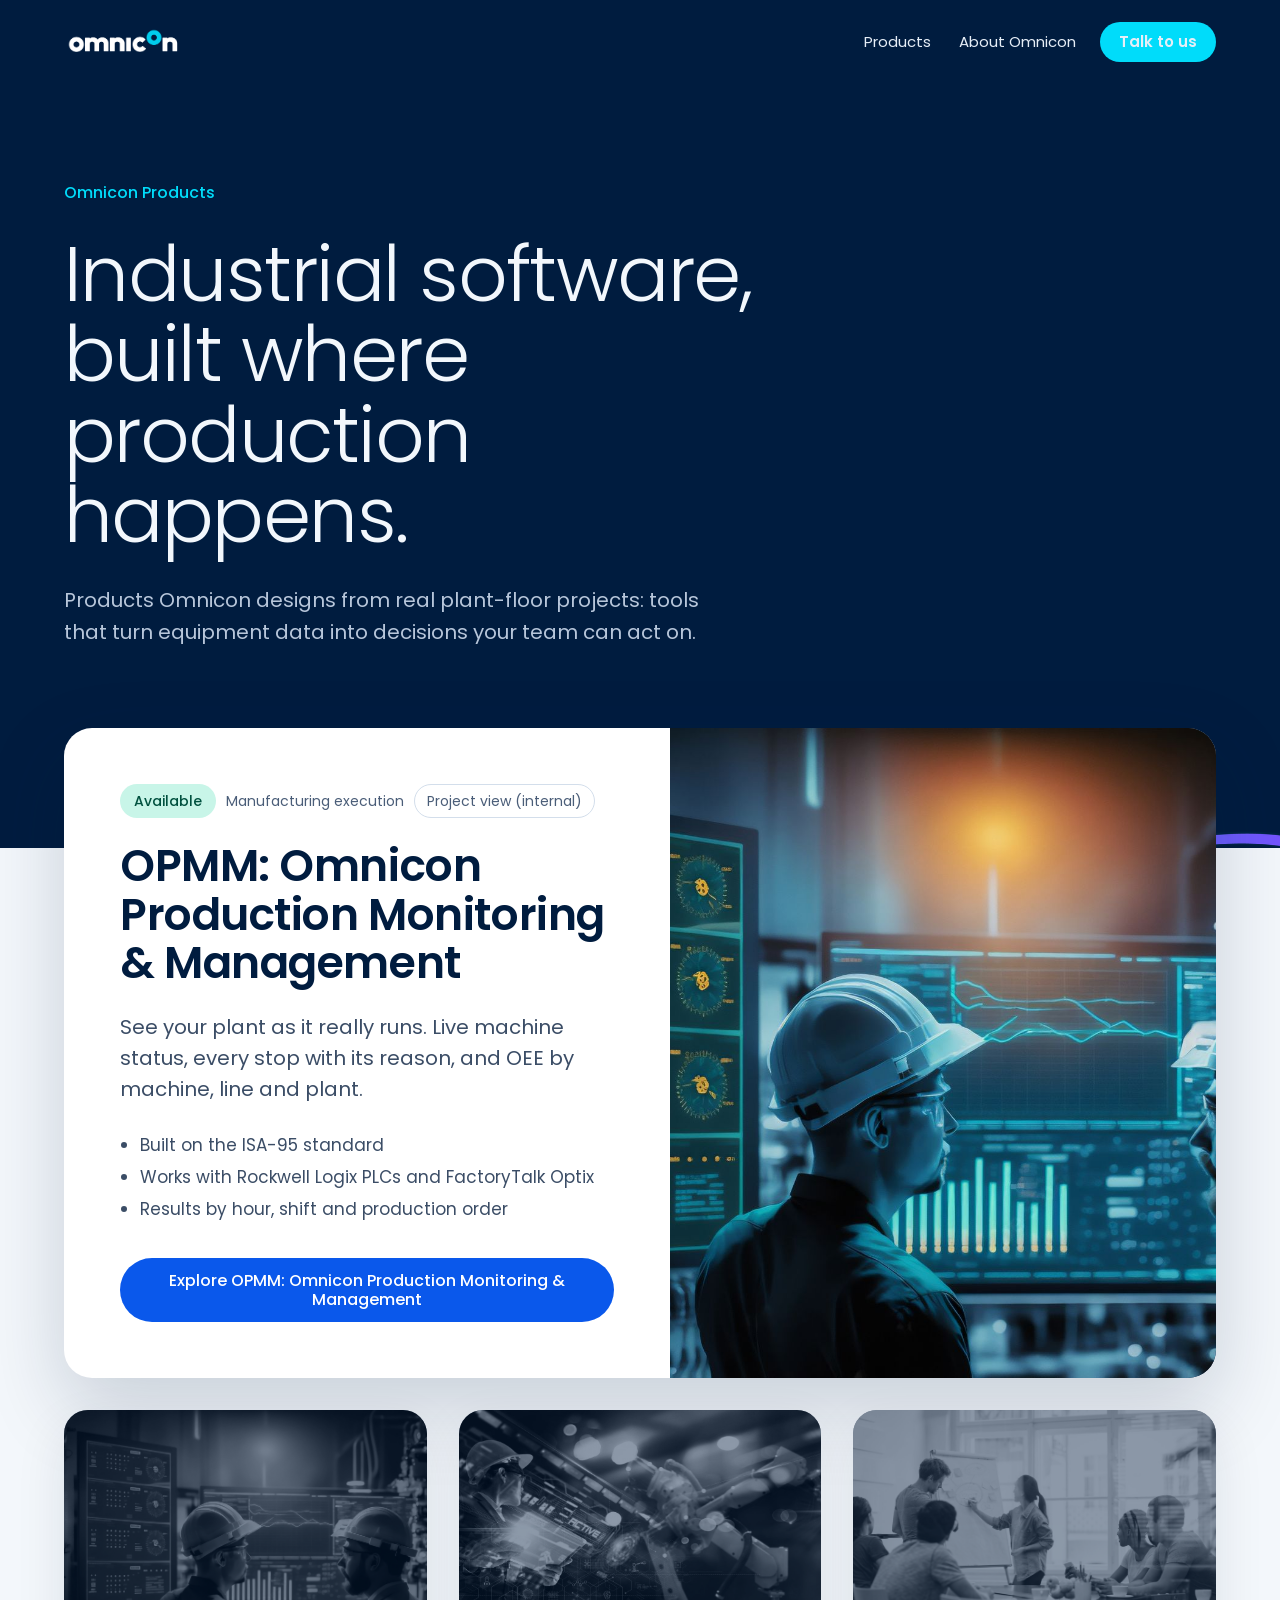
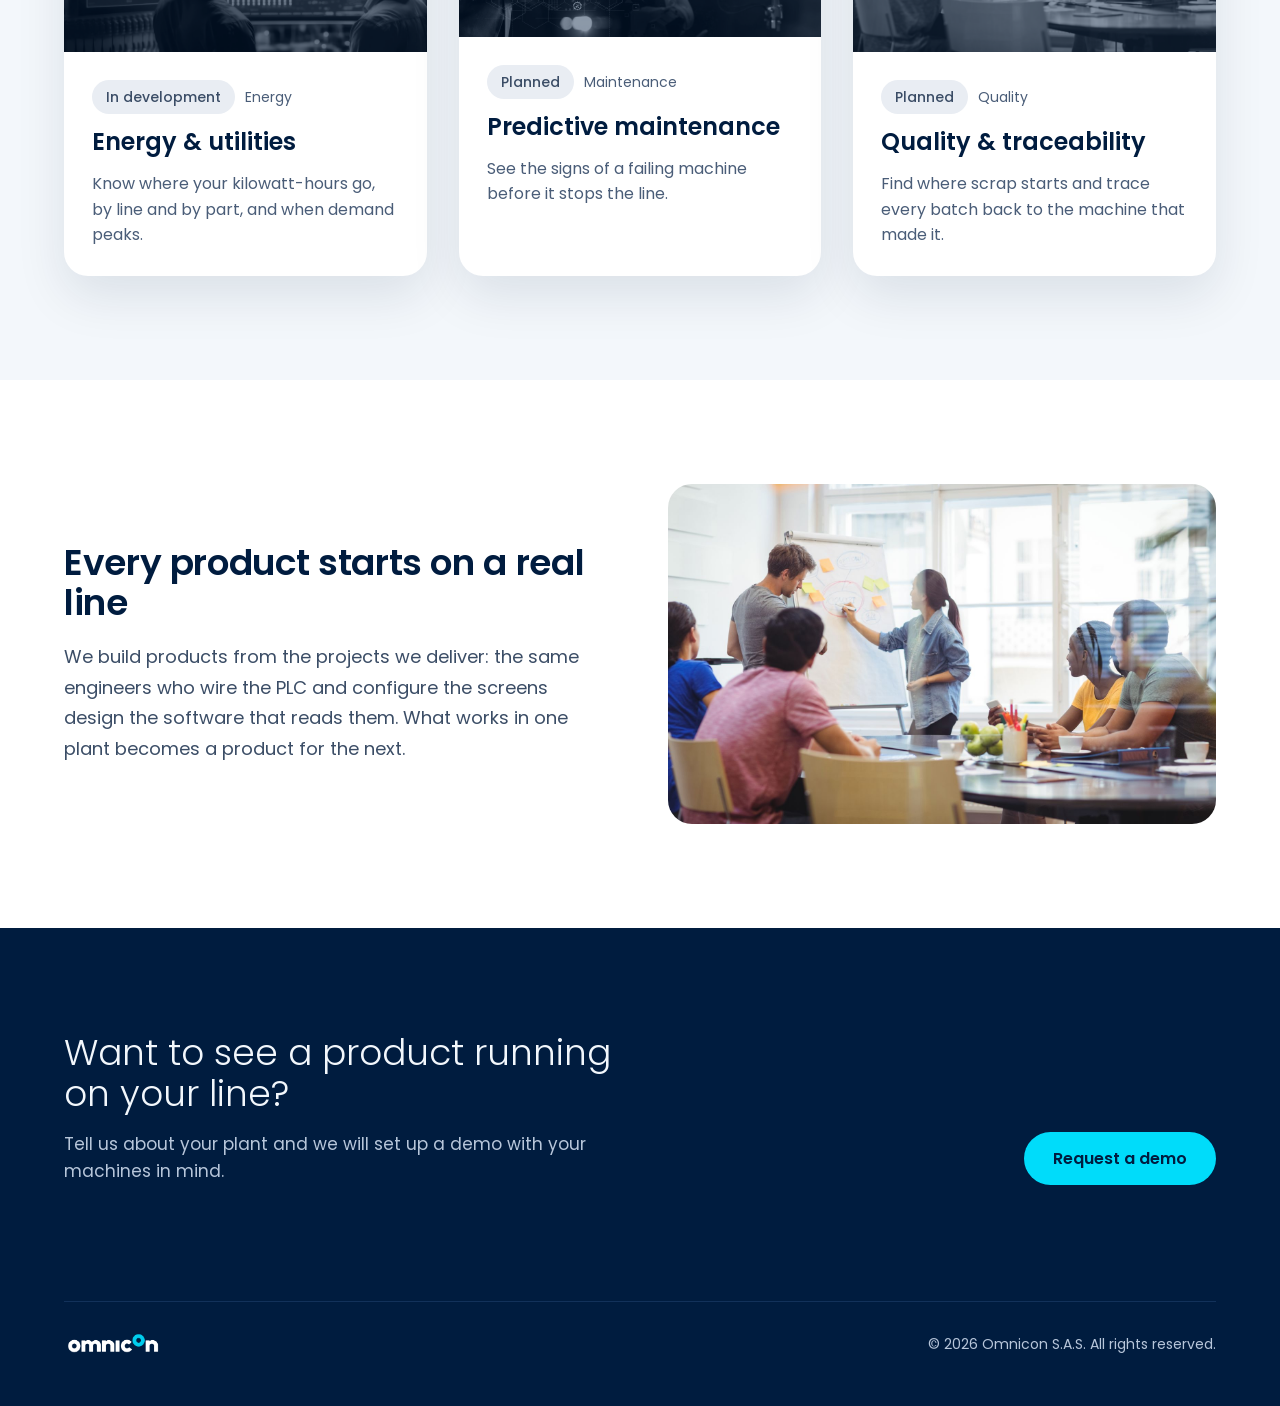
==== index.html @ 51dc492e "Publish Omnicon products showcase (hub, OPMM, project board) Co-Authored-By: Claude Opus 5.5 <norepl" ====
<!DOCTYPE html><html lang="en"><head><meta charset="utf-8"><meta name="viewport" content="width=device-width, initial-scale=1"><title>Omnicon Products</title><meta name="description" content="Products Omnicon designs from real plant-floor projects: tools that turn equipment data into decisions your team can act on."><style>@font-face{font-family:'Poppins';font-style:normal;font-weight:300;font-display:swap;src:url('./brand/fonts/poppins/Poppins-Light.woff2') format('woff2')}@font-face{font-family:'Poppins';font-style:normal;font-weight:400;font-display:swap;src:url('./brand/fonts/poppins/Poppins-Regular.woff2') format('woff2')}@font-face{font-family:'Poppins';font-style:normal;font-weight:500;font-display:swap;src:url('./brand/fonts/poppins/Poppins-Medium.woff2') format('woff2')}@font-face{font-family:'Poppins';font-style:normal;font-weight:600;font-display:swap;src:url('./brand/fonts/poppins/Poppins-SemiBold.woff2') format('woff2')}</style><style>:root{--night:#001c3f;--deep:#002473;--signal:#00dcfa;--action:#0a58eb;--volt:#7543ff;--indigo:#3530a5;--paper:#f3f7fb;--ink:#001c3f;--body:#3b4d66;--muted:#4a5d78;--line:#d3deeb;--fault:#ffb547;--on-dark:#f2f7fc;--on-dark-muted:#b7c6da;--white:#fff;--panel-dark:#0b2a55;--panel-dark-2:#102f5c;--line-dark:#23497a;--line-dark-soft:#12315a;--on-dark-soft:#cfe0f0;--on-dark-faint:#7f93ae;--line-soft:#e3eaf3;--chip:#dcebfb;--ok-bg:#c8f5e8;--ok-fg:#00513f;--status-next-bg:#dcebfb;--status-next-fg:#002473;--status-idle-bg:#e9edf3;--status-idle-fg:#3b4d66;--font:"Poppins", Arial, sans-serif;--max:1200px;--gutter:24px;--section-y:104px;--radius-card:24px;--radius-pill:999px}@media (width<=480px){:root{--gutter:16px}}@media (width<=760px){:root{--section-y:72px}}*,:before,:after{box-sizing:border-box}html{-webkit-text-size-adjust:100%}@media (prefers-reduced-motion:no-preference){html{scroll-behavior:smooth}}body{font-family:var(--font);color:var(--body);background:var(--paper);overflow-wrap:break-word;margin:0;font-size:17px;font-weight:400;line-height:1.6}img,video,svg{max-width:100%;display:block}h1,h2,h3,p,ul,ol,figure{margin:0}ul,ol{padding:0}a{color:var(--action)}a:hover{color:var(--deep)}:focus-visible{outline:3px solid var(--action);outline-offset:3px;border-radius:6px}.on-dark :focus-visible{outline-color:var(--signal)}button{font:inherit;cursor:pointer}.container{width:100%;max-width:var(--max);padding:0 var(--gutter);margin:0 auto}.section{padding:var(--section-y) 0}[hidden]{display:none!important}.skip-link{z-index:10;border-radius:var(--radius-pill);background:var(--signal);color:var(--night);padding:10px 16px;font-weight:500;text-decoration:none;position:absolute;top:-100px;left:16px}.skip-link:focus{top:16px}.btn{border-radius:var(--radius-pill);text-align:center;border:1.5px solid #0000;justify-content:center;align-items:center;min-height:44px;padding:12px 24px;font-size:16px;font-weight:500;line-height:1.2;text-decoration:none;display:inline-flex}.btn-signal{background:var(--signal);color:var(--night);font-weight:600}.btn-signal:hover{color:var(--night);background:var(--on-dark)}.btn-action{background:var(--action);color:var(--white)}.btn-action:hover{color:var(--white);background:var(--deep)}.btn-ghost-dark{color:var(--on-dark);border-color:#3a5a84}.btn-ghost-dark:hover{color:var(--on-dark);border-color:var(--on-dark-muted)}.btn-ghost-light{color:var(--action);border-color:#b9cbe4}.btn-ghost-light:hover{color:var(--deep);border-color:var(--action)}.btn-fault{background:var(--fault);color:var(--night);font-weight:600}@media (prefers-reduced-motion:reduce){*,:before,:after{scroll-behavior:auto!important;transition:none!important;animation:none!important}}.site-footer[data-astro-cid-jo6i4kqk]{background:var(--night);color:var(--on-dark-muted);padding:28px 0 48px}.row[data-astro-cid-jo6i4kqk]{border-top:1px solid var(--line-dark-soft);flex-wrap:wrap;justify-content:space-between;align-items:center;gap:16px;padding-top:28px;display:flex}.row[data-astro-cid-jo6i4kqk] img[data-astro-cid-jo6i4kqk]{width:auto;height:28px}.legal[data-astro-cid-jo6i4kqk]{font-size:14px}.back[data-astro-cid-jo6i4kqk]{color:var(--signal);font-size:14px;text-decoration:none}.back[data-astro-cid-jo6i4kqk]:hover{color:var(--on-dark)}
.site-header[data-astro-cid-nen7h5rs]{background:var(--night)}.site-header[data-astro-cid-nen7h5rs].divided{border-bottom:1px solid var(--line-dark-soft)}.bar[data-astro-cid-nen7h5rs]{flex-wrap:wrap;justify-content:space-between;align-items:center;gap:12px 16px;padding-top:20px;padding-bottom:20px;display:flex}.brand[data-astro-cid-nen7h5rs]{align-items:center;display:flex}.brand[data-astro-cid-nen7h5rs] img[data-astro-cid-nen7h5rs]{width:auto;height:34px}.nav[data-astro-cid-nen7h5rs]{flex-wrap:wrap;align-items:center;gap:4px;display:flex}.nav[data-astro-cid-nen7h5rs] a[data-astro-cid-nen7h5rs]{color:#e6eef7;padding:10px 12px;font-size:15px;text-decoration:none}.nav[data-astro-cid-nen7h5rs] a[data-astro-cid-nen7h5rs]:hover{color:var(--signal)}.nav[data-astro-cid-nen7h5rs] .cta[data-astro-cid-nen7h5rs]{min-height:0;margin-left:8px;padding:10px 18px;font-size:15px}.nav[data-astro-cid-nen7h5rs] .cta[data-astro-cid-nen7h5rs]:hover{color:var(--night)}@media (width<=480px){.brand[data-astro-cid-nen7h5rs] img[data-astro-cid-nen7h5rs]{height:28px}}.cta[data-astro-cid-hwvj6ntz]{background:var(--night);color:var(--on-dark-muted);padding-bottom:88px}.container[data-astro-cid-hwvj6ntz]{flex-wrap:wrap;justify-content:space-between;align-items:flex-end;gap:32px;display:flex}.copy[data-astro-cid-hwvj6ntz]{flex-direction:column;flex:360px;gap:16px;max-width:560px;display:flex}h2[data-astro-cid-hwvj6ntz]{color:var(--on-dark);font-size:36px;font-weight:300;line-height:1.15}p[data-astro-cid-hwvj6ntz]{font-size:17px;line-height:1.6}.btn[data-astro-cid-hwvj6ntz]{min-height:52px;padding:16px 28px}@media (width<=760px){h2[data-astro-cid-hwvj6ntz]{font-size:28px}}
.hero[data-astro-cid-lcdefpme]{background:var(--night) var(--hero-art,none) right -120px bottom -60px / 980px auto no-repeat;padding:96px 0 200px}.label[data-astro-cid-lcdefpme]{color:var(--signal);font-size:16px;font-weight:500}h1[data-astro-cid-lcdefpme]{letter-spacing:-.02em;max-width:15ch;color:var(--on-dark);margin-top:28px;font-size:clamp(40px,6vw,80px);font-weight:300;line-height:1.05}.subtitle[data-astro-cid-lcdefpme]{color:var(--on-dark-muted);max-width:56ch;margin-top:28px;font-size:20px;line-height:1.6}.cards[data-astro-cid-lcdefpme]{padding:0 0 var(--section-y)}.stack[data-astro-cid-lcdefpme]{flex-direction:column;gap:32px;margin-top:-120px;display:flex}.card[data-astro-cid-lcdefpme]{background:var(--white);border-radius:28px;flex-wrap:wrap;display:flex;overflow:hidden;box-shadow:0 30px 80px #001c3f2e}.info[data-astro-cid-lcdefpme]{flex-direction:column;flex:480px;gap:24px;min-width:0;padding:56px;display:flex}.status[data-astro-cid-lcdefpme]{border-radius:var(--radius-pill);background:var(--ok-bg);color:var(--ok-fg);padding:6px 14px;font-size:14px;font-weight:500}.category[data-astro-cid-lcdefpme]{color:var(--muted);font-size:14px}h2[data-astro-cid-lcdefpme]{letter-spacing:-.01em;color:var(--ink);font-size:44px;font-weight:600;line-height:1.1}.summary[data-astro-cid-lcdefpme]{max-width:44ch;color:var(--body);font-size:20px;line-height:1.55}.highlights[data-astro-cid-lcdefpme]{padding-left:20px;font-size:17px;line-height:1.9}.actions[data-astro-cid-lcdefpme]{flex-wrap:wrap;gap:12px;margin-top:8px;display:flex}.visual[data-astro-cid-lcdefpme]{background:var(--night);flex:420px;min-height:360px;position:relative}.visual[data-astro-cid-lcdefpme] img[data-astro-cid-lcdefpme]{object-fit:cover;width:100%;height:100%;position:absolute;inset:0}.tiles[data-astro-cid-lcdefpme]{grid-template-columns:repeat(auto-fit,minmax(280px,1fr));gap:32px;display:grid}.internal-tag[data-astro-cid-lcdefpme]{border:1px solid var(--line);border-radius:var(--radius-pill);color:var(--muted);padding:5px 12px;font-size:14px;text-decoration:none}.internal-tag[data-astro-cid-lcdefpme]:hover{color:var(--ink);border-color:var(--muted)}.tile[data-astro-cid-lcdefpme]{background:var(--white);border-radius:24px;flex-direction:column;display:flex;overflow:hidden;box-shadow:0 20px 50px #001c3f1a}.tile-visual[data-astro-cid-lcdefpme]{aspect-ratio:16/10;background:var(--night);position:relative}.tile-visual[data-astro-cid-lcdefpme] img[data-astro-cid-lcdefpme]{object-fit:cover;filter:grayscale();opacity:.55;width:100%;height:100%}.tile-info[data-astro-cid-lcdefpme]{flex-direction:column;gap:14px;padding:28px;display:flex}.tags[data-astro-cid-lcdefpme]{flex-wrap:wrap;align-items:center;gap:10px;display:flex}.status[data-astro-cid-lcdefpme].pending{background:var(--status-idle-bg);color:var(--status-idle-fg)}.tile[data-astro-cid-lcdefpme] h3[data-astro-cid-lcdefpme]{color:var(--ink);font-size:24px;font-weight:600;line-height:1.2}.tile[data-astro-cid-lcdefpme] p[data-astro-cid-lcdefpme]{color:var(--muted);font-size:16px;line-height:1.6}.about[data-astro-cid-lcdefpme]{background:var(--white)}.split[data-astro-cid-lcdefpme]{flex-wrap:wrap;align-items:center;gap:56px;display:flex}.copy[data-astro-cid-lcdefpme]{flex-direction:column;flex:420px;gap:20px;min-width:0;display:flex}.about[data-astro-cid-lcdefpme] h2[data-astro-cid-lcdefpme]{letter-spacing:-.01em;color:var(--ink);font-size:36px}.about[data-astro-cid-lcdefpme] p[data-astro-cid-lcdefpme]{max-width:52ch;color:var(--body);font-size:18px;line-height:1.7}.photo[data-astro-cid-lcdefpme]{object-fit:cover;border-radius:var(--radius-card);flex:420px;width:100%;min-width:0;height:340px}@media (width<=760px){.hero[data-astro-cid-lcdefpme]{background-size:600px;padding:72px 0 150px}.stack[data-astro-cid-lcdefpme]{margin-top:-72px}.info[data-astro-cid-lcdefpme]{padding:28px}h2[data-astro-cid-lcdefpme]{font-size:32px}}
</style></head><body><a class="skip-link" href="#main">Skip to content</a><header class="site-header on-dark" data-astro-cid-nen7h5rs><div class="container bar" data-astro-cid-nen7h5rs><a class="brand" href="./index.html" aria-label="Omnicon Products home" data-astro-cid-nen7h5rs><img src="./brand/logo/omnicon-white.png" alt="Omnicon" height="34" data-astro-cid-nen7h5rs></a><nav class="nav" aria-label="Main" data-astro-cid-nen7h5rs><a href="#products" data-astro-cid-nen7h5rs>Products</a><a href="#about" data-astro-cid-nen7h5rs>About Omnicon</a><a class="btn btn-signal cta" href="#contact" data-astro-cid-nen7h5rs>Talk to us</a></nav></div></header><main id="main" data-astro-cid-lcdefpme><section class="hero on-dark" style="--hero-art: url('./brand/graphics/signal-wave-4.png')" data-astro-cid-lcdefpme><div class="container" data-astro-cid-lcdefpme><p class="label" data-astro-cid-lcdefpme>Omnicon Products</p><h1 data-astro-cid-lcdefpme>Industrial software, built where production happens.</h1><p class="subtitle" data-astro-cid-lcdefpme>Products Omnicon designs from real plant-floor projects: tools that turn equipment data into decisions your team can act on.</p></div></section><section id="products" class="cards" data-astro-cid-lcdefpme><div class="container stack" data-astro-cid-lcdefpme><article class="card" data-astro-cid-lcdefpme><div class="info" data-astro-cid-lcdefpme><div class="tags" data-astro-cid-lcdefpme><span class="status" data-astro-cid-lcdefpme>Available</span><span class="category" data-astro-cid-lcdefpme>Manufacturing execution</span><a class="internal-tag" data-project-link href="./products/mes/project/index.html" data-astro-cid-lcdefpme>Project view (internal)</a></div><h2 data-astro-cid-lcdefpme>OPMM: Omnicon Production Monitoring &amp; Management</h2><p class="summary" data-astro-cid-lcdefpme>See your plant as it really runs. Live machine status, every stop with its reason, and OEE by machine, line and plant.</p><ul class="highlights" data-astro-cid-lcdefpme><li data-astro-cid-lcdefpme>Built on the ISA-95 standard</li><li data-astro-cid-lcdefpme>Works with Rockwell Logix PLCs and FactoryTalk Optix</li><li data-astro-cid-lcdefpme>Results by hour, shift and production order</li></ul><div class="actions" data-astro-cid-lcdefpme><a class="btn btn-action" href="./products/mes/index.html" data-astro-cid-lcdefpme>Explore OPMM: Omnicon Production Monitoring &amp; Management</a></div></div><div class="visual" data-astro-cid-lcdefpme><img src="./products/mes/control-room.jpg" alt="Engineers reviewing production data on a control-room screen" width="1200" height="900" loading="lazy" data-astro-cid-lcdefpme></div></article><div class="tiles" data-astro-cid-lcdefpme><article class="tile" data-astro-cid-lcdefpme><div class="tile-visual" data-astro-cid-lcdefpme><img src="./products/mes/control-room.jpg" alt="Control room screens showing plant data" width="1200" height="750" loading="lazy" data-astro-cid-lcdefpme></div><div class="tile-info" data-astro-cid-lcdefpme><div class="tags" data-astro-cid-lcdefpme><span class="status pending" data-astro-cid-lcdefpme>In development</span><span class="category" data-astro-cid-lcdefpme>Energy</span></div><h3 data-astro-cid-lcdefpme>Energy &amp; utilities</h3><p data-astro-cid-lcdefpme>Know where your kilowatt-hours go, by line and by part, and when demand peaks.</p></div></article><article class="tile" data-astro-cid-lcdefpme><div class="tile-visual" data-astro-cid-lcdefpme><img src="./products/mes/robot-engineer.jpg" alt="Engineer beside an industrial robot" width="1200" height="750" loading="lazy" data-astro-cid-lcdefpme></div><div class="tile-info" data-astro-cid-lcdefpme><div class="tags" data-astro-cid-lcdefpme><span class="status pending" data-astro-cid-lcdefpme>Planned</span><span class="category" data-astro-cid-lcdefpme>Maintenance</span></div><h3 data-astro-cid-lcdefpme>Predictive maintenance</h3><p data-astro-cid-lcdefpme>See the signs of a failing machine before it stops the line.</p></div></article><article class="tile" data-astro-cid-lcdefpme><div class="tile-visual" data-astro-cid-lcdefpme><img src="./site/team.jpg" alt="Team planning a project around a whiteboard" width="1200" height="750" loading="lazy" data-astro-cid-lcdefpme></div><div class="tile-info" data-astro-cid-lcdefpme><div class="tags" data-astro-cid-lcdefpme><span class="status pending" data-astro-cid-lcdefpme>Planned</span><span class="category" data-astro-cid-lcdefpme>Quality</span></div><h3 data-astro-cid-lcdefpme>Quality &amp; traceability</h3><p data-astro-cid-lcdefpme>Find where scrap starts and trace every batch back to the machine that made it.</p></div></article></div></div></section><section id="about" class="about section" data-astro-cid-lcdefpme><div class="container split" data-astro-cid-lcdefpme><div class="copy" data-astro-cid-lcdefpme><h2 data-astro-cid-lcdefpme>Every product starts on a real line</h2><p data-astro-cid-lcdefpme>We build products from the projects we deliver: the same engineers who wire the PLC and configure the screens design the software that reads them. What works in one plant becomes a product for the next.</p></div><img class="photo" src="./site/team.jpg" alt="An Omnicon team planning a project around a whiteboard" width="1200" height="680" loading="lazy" data-astro-cid-lcdefpme></div></section><section id="contact" class="section cta on-dark" data-astro-cid-hwvj6ntz><div class="container" data-astro-cid-hwvj6ntz><div class="copy" data-astro-cid-hwvj6ntz><h2 data-astro-cid-hwvj6ntz>Want to see a product running on your line?</h2><p data-astro-cid-hwvj6ntz>Tell us about your plant and we will set up a demo with your machines in mind.</p></div><a class="btn btn-signal" href="mailto:diego.paz@omnicon.co" data-astro-cid-hwvj6ntz>Request a demo</a></div></section></main><footer class="site-footer on-dark" data-astro-cid-jo6i4kqk><div class="container" data-astro-cid-jo6i4kqk><div class="row" data-astro-cid-jo6i4kqk><a href="./index.html" aria-label="Omnicon Products home" data-astro-cid-jo6i4kqk><img src="./brand/logo/omnicon-white.png" alt="Omnicon" height="28" data-astro-cid-jo6i4kqk></a><p class="legal" data-astro-cid-jo6i4kqk>© 2026 Omnicon S.A.S. All rights reserved.</p></div></div></footer></body></html>
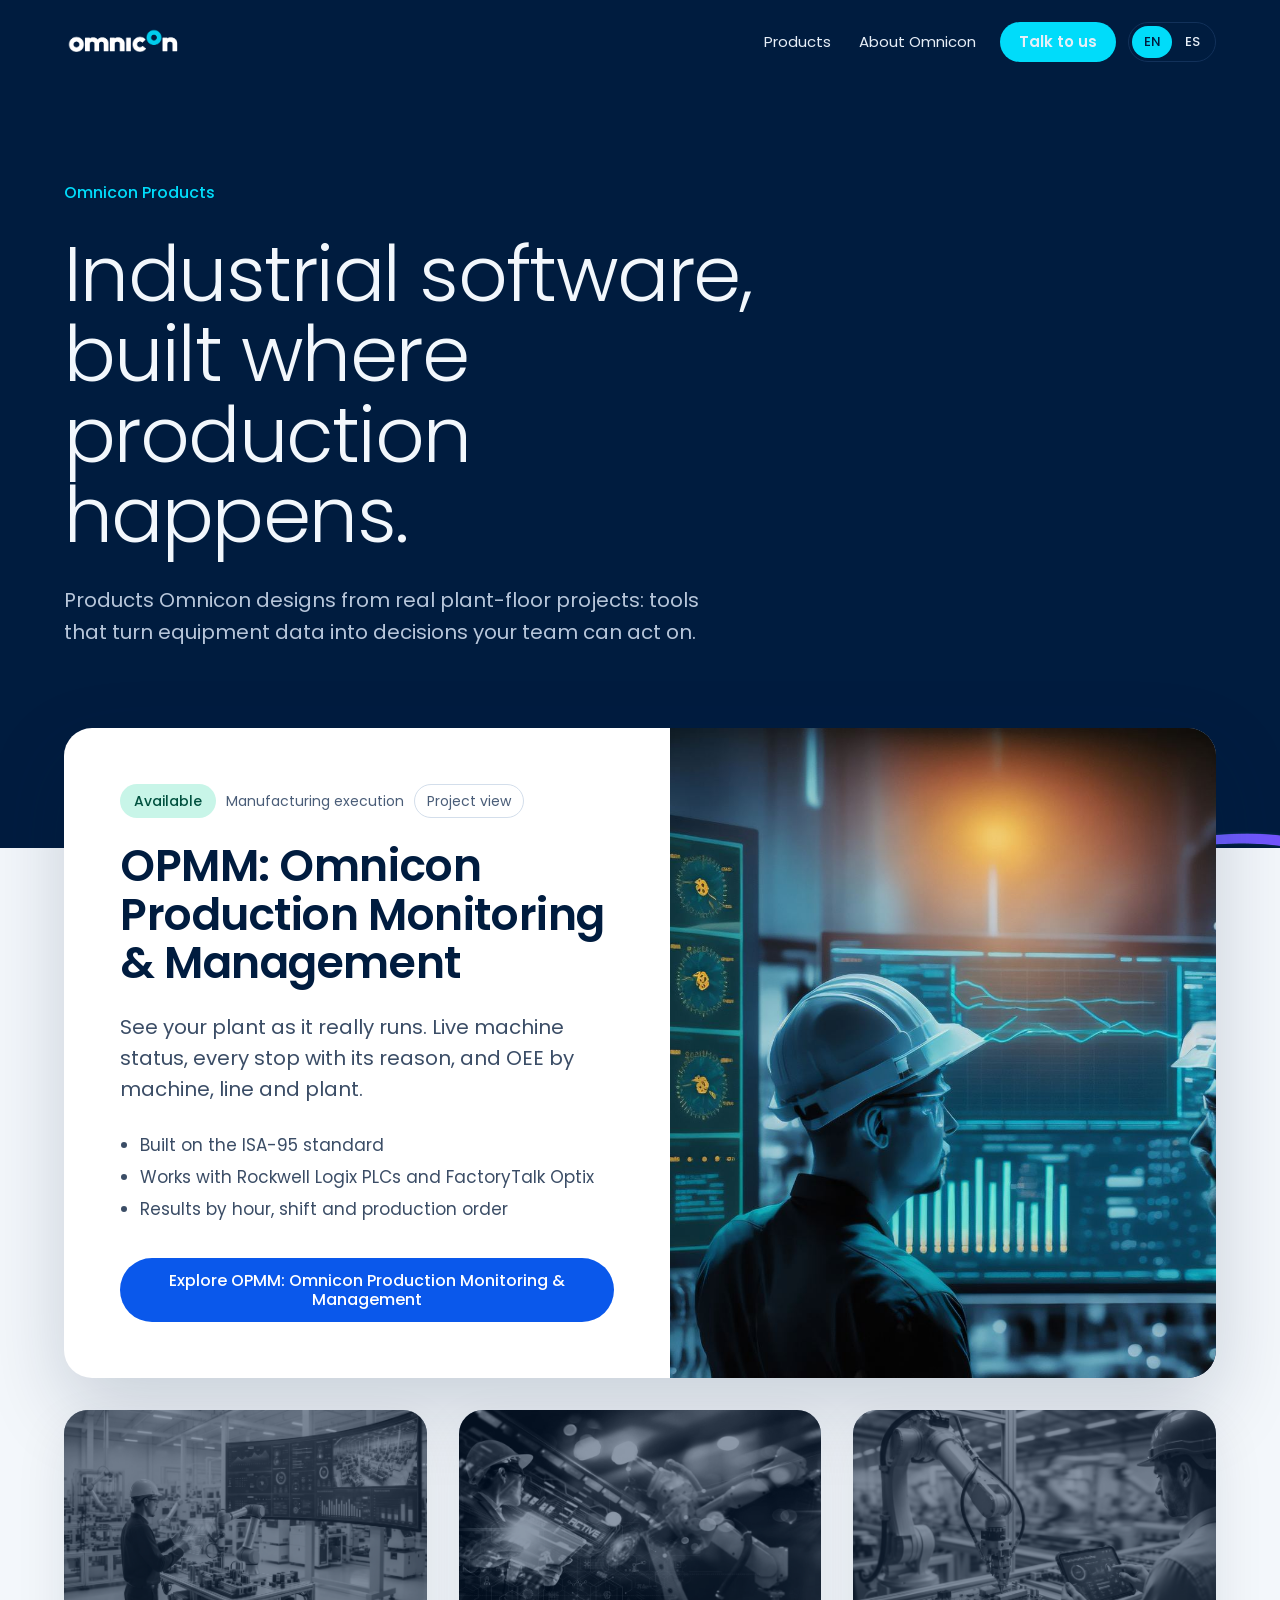
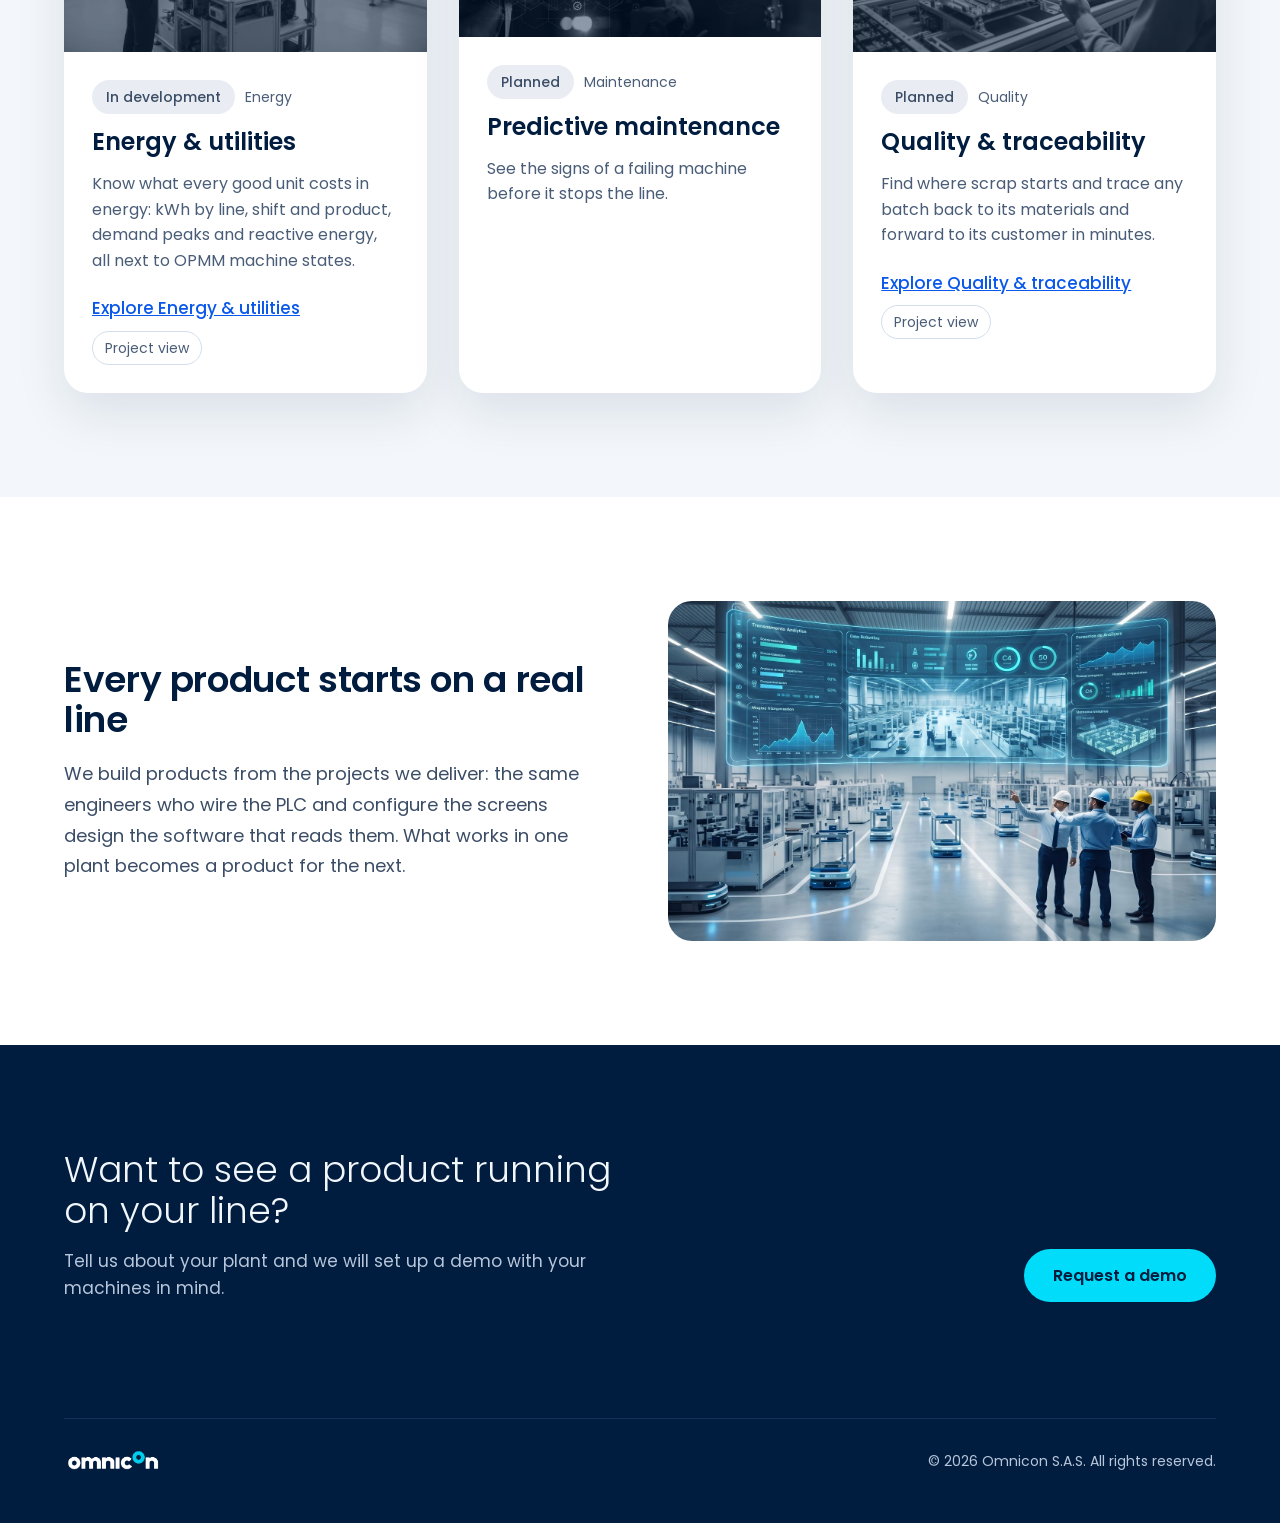
==== commit ddf23b84: "Add ES/EN switch, Energy and Quality modules with project views, new photos Co-Authored-By: Claude O" ====
--- a/index.html
+++ b/index.html
@@ -1,4 +1 @@
-<!DOCTYPE html><html lang="en"><head><meta charset="utf-8"><meta name="viewport" content="width=device-width, initial-scale=1"><title>Omnicon Products</title><meta name="description" content="Products Omnicon designs from real plant-floor projects: tools that turn equipment data into decisions your team can act on."><style>@font-face{font-family:'Poppins';font-style:normal;font-weight:300;font-display:swap;src:url('./brand/fonts/poppins/Poppins-Light.woff2') format('woff2')}@font-face{font-family:'Poppins';font-style:normal;font-weight:400;font-display:swap;src:url('./brand/fonts/poppins/Poppins-Regular.woff2') format('woff2')}@font-face{font-family:'Poppins';font-style:normal;font-weight:500;font-display:swap;src:url('./brand/fonts/poppins/Poppins-Medium.woff2') format('woff2')}@font-face{font-family:'Poppins';font-style:normal;font-weight:600;font-display:swap;src:url('./brand/fonts/poppins/Poppins-SemiBold.woff2') format('woff2')}</style><style>:root{--night:#001c3f;--deep:#002473;--signal:#00dcfa;--action:#0a58eb;--volt:#7543ff;--indigo:#3530a5;--paper:#f3f7fb;--ink:#001c3f;--body:#3b4d66;--muted:#4a5d78;--line:#d3deeb;--fault:#ffb547;--on-dark:#f2f7fc;--on-dark-muted:#b7c6da;--white:#fff;--panel-dark:#0b2a55;--panel-dark-2:#102f5c;--line-dark:#23497a;--line-dark-soft:#12315a;--on-dark-soft:#cfe0f0;--on-dark-faint:#7f93ae;--line-soft:#e3eaf3;--chip:#dcebfb;--ok-bg:#c8f5e8;--ok-fg:#00513f;--status-next-bg:#dcebfb;--status-next-fg:#002473;--status-idle-bg:#e9edf3;--status-idle-fg:#3b4d66;--font:"Poppins", Arial, sans-serif;--max:1200px;--gutter:24px;--section-y:104px;--radius-card:24px;--radius-pill:999px}@media (width<=480px){:root{--gutter:16px}}@media (width<=760px){:root{--section-y:72px}}*,:before,:after{box-sizing:border-box}html{-webkit-text-size-adjust:100%}@media (prefers-reduced-motion:no-preference){html{scroll-behavior:smooth}}body{font-family:var(--font);color:var(--body);background:var(--paper);overflow-wrap:break-word;margin:0;font-size:17px;font-weight:400;line-height:1.6}img,video,svg{max-width:100%;display:block}h1,h2,h3,p,ul,ol,figure{margin:0}ul,ol{padding:0}a{color:var(--action)}a:hover{color:var(--deep)}:focus-visible{outline:3px solid var(--action);outline-offset:3px;border-radius:6px}.on-dark :focus-visible{outline-color:var(--signal)}button{font:inherit;cursor:pointer}.container{width:100%;max-width:var(--max);padding:0 var(--gutter);margin:0 auto}.section{padding:var(--section-y) 0}[hidden]{display:none!important}.skip-link{z-index:10;border-radius:var(--radius-pill);background:var(--signal);color:var(--night);padding:10px 16px;font-weight:500;text-decoration:none;position:absolute;top:-100px;left:16px}.skip-link:focus{top:16px}.btn{border-radius:var(--radius-pill);text-align:center;border:1.5px solid #0000;justify-content:center;align-items:center;min-height:44px;padding:12px 24px;font-size:16px;font-weight:500;line-height:1.2;text-decoration:none;display:inline-flex}.btn-signal{background:var(--signal);color:var(--night);font-weight:600}.btn-signal:hover{color:var(--night);background:var(--on-dark)}.btn-action{background:var(--action);color:var(--white)}.btn-action:hover{color:var(--white);background:var(--deep)}.btn-ghost-dark{color:var(--on-dark);border-color:#3a5a84}.btn-ghost-dark:hover{color:var(--on-dark);border-color:var(--on-dark-muted)}.btn-ghost-light{color:var(--action);border-color:#b9cbe4}.btn-ghost-light:hover{color:var(--deep);border-color:var(--action)}.btn-fault{background:var(--fault);color:var(--night);font-weight:600}@media (prefers-reduced-motion:reduce){*,:before,:after{scroll-behavior:auto!important;transition:none!important;animation:none!important}}.site-footer[data-astro-cid-jo6i4kqk]{background:var(--night);color:var(--on-dark-muted);padding:28px 0 48px}.row[data-astro-cid-jo6i4kqk]{border-top:1px solid var(--line-dark-soft);flex-wrap:wrap;justify-content:space-between;align-items:center;gap:16px;padding-top:28px;display:flex}.row[data-astro-cid-jo6i4kqk] img[data-astro-cid-jo6i4kqk]{width:auto;height:28px}.legal[data-astro-cid-jo6i4kqk]{font-size:14px}.back[data-astro-cid-jo6i4kqk]{color:var(--signal);font-size:14px;text-decoration:none}.back[data-astro-cid-jo6i4kqk]:hover{color:var(--on-dark)}
-.site-header[data-astro-cid-nen7h5rs]{background:var(--night)}.site-header[data-astro-cid-nen7h5rs].divided{border-bottom:1px solid var(--line-dark-soft)}.bar[data-astro-cid-nen7h5rs]{flex-wrap:wrap;justify-content:space-between;align-items:center;gap:12px 16px;padding-top:20px;padding-bottom:20px;display:flex}.brand[data-astro-cid-nen7h5rs]{align-items:center;display:flex}.brand[data-astro-cid-nen7h5rs] img[data-astro-cid-nen7h5rs]{width:auto;height:34px}.nav[data-astro-cid-nen7h5rs]{flex-wrap:wrap;align-items:center;gap:4px;display:flex}.nav[data-astro-cid-nen7h5rs] a[data-astro-cid-nen7h5rs]{color:#e6eef7;padding:10px 12px;font-size:15px;text-decoration:none}.nav[data-astro-cid-nen7h5rs] a[data-astro-cid-nen7h5rs]:hover{color:var(--signal)}.nav[data-astro-cid-nen7h5rs] .cta[data-astro-cid-nen7h5rs]{min-height:0;margin-left:8px;padding:10px 18px;font-size:15px}.nav[data-astro-cid-nen7h5rs] .cta[data-astro-cid-nen7h5rs]:hover{color:var(--night)}@media (width<=480px){.brand[data-astro-cid-nen7h5rs] img[data-astro-cid-nen7h5rs]{height:28px}}.cta[data-astro-cid-hwvj6ntz]{background:var(--night);color:var(--on-dark-muted);padding-bottom:88px}.container[data-astro-cid-hwvj6ntz]{flex-wrap:wrap;justify-content:space-between;align-items:flex-end;gap:32px;display:flex}.copy[data-astro-cid-hwvj6ntz]{flex-direction:column;flex:360px;gap:16px;max-width:560px;display:flex}h2[data-astro-cid-hwvj6ntz]{color:var(--on-dark);font-size:36px;font-weight:300;line-height:1.15}p[data-astro-cid-hwvj6ntz]{font-size:17px;line-height:1.6}.btn[data-astro-cid-hwvj6ntz]{min-height:52px;padding:16px 28px}@media (width<=760px){h2[data-astro-cid-hwvj6ntz]{font-size:28px}}
-.hero[data-astro-cid-lcdefpme]{background:var(--night) var(--hero-art,none) right -120px bottom -60px / 980px auto no-repeat;padding:96px 0 200px}.label[data-astro-cid-lcdefpme]{color:var(--signal);font-size:16px;font-weight:500}h1[data-astro-cid-lcdefpme]{letter-spacing:-.02em;max-width:15ch;color:var(--on-dark);margin-top:28px;font-size:clamp(40px,6vw,80px);font-weight:300;line-height:1.05}.subtitle[data-astro-cid-lcdefpme]{color:var(--on-dark-muted);max-width:56ch;margin-top:28px;font-size:20px;line-height:1.6}.cards[data-astro-cid-lcdefpme]{padding:0 0 var(--section-y)}.stack[data-astro-cid-lcdefpme]{flex-direction:column;gap:32px;margin-top:-120px;display:flex}.card[data-astro-cid-lcdefpme]{background:var(--white);border-radius:28px;flex-wrap:wrap;display:flex;overflow:hidden;box-shadow:0 30px 80px #001c3f2e}.info[data-astro-cid-lcdefpme]{flex-direction:column;flex:480px;gap:24px;min-width:0;padding:56px;display:flex}.status[data-astro-cid-lcdefpme]{border-radius:var(--radius-pill);background:var(--ok-bg);color:var(--ok-fg);padding:6px 14px;font-size:14px;font-weight:500}.category[data-astro-cid-lcdefpme]{color:var(--muted);font-size:14px}h2[data-astro-cid-lcdefpme]{letter-spacing:-.01em;color:var(--ink);font-size:44px;font-weight:600;line-height:1.1}.summary[data-astro-cid-lcdefpme]{max-width:44ch;color:var(--body);font-size:20px;line-height:1.55}.highlights[data-astro-cid-lcdefpme]{padding-left:20px;font-size:17px;line-height:1.9}.actions[data-astro-cid-lcdefpme]{flex-wrap:wrap;gap:12px;margin-top:8px;display:flex}.visual[data-astro-cid-lcdefpme]{background:var(--night);flex:420px;min-height:360px;position:relative}.visual[data-astro-cid-lcdefpme] img[data-astro-cid-lcdefpme]{object-fit:cover;width:100%;height:100%;position:absolute;inset:0}.tiles[data-astro-cid-lcdefpme]{grid-template-columns:repeat(auto-fit,minmax(280px,1fr));gap:32px;display:grid}.internal-tag[data-astro-cid-lcdefpme]{border:1px solid var(--line);border-radius:var(--radius-pill);color:var(--muted);padding:5px 12px;font-size:14px;text-decoration:none}.internal-tag[data-astro-cid-lcdefpme]:hover{color:var(--ink);border-color:var(--muted)}.tile[data-astro-cid-lcdefpme]{background:var(--white);border-radius:24px;flex-direction:column;display:flex;overflow:hidden;box-shadow:0 20px 50px #001c3f1a}.tile-visual[data-astro-cid-lcdefpme]{aspect-ratio:16/10;background:var(--night);position:relative}.tile-visual[data-astro-cid-lcdefpme] img[data-astro-cid-lcdefpme]{object-fit:cover;filter:grayscale();opacity:.55;width:100%;height:100%}.tile-info[data-astro-cid-lcdefpme]{flex-direction:column;gap:14px;padding:28px;display:flex}.tags[data-astro-cid-lcdefpme]{flex-wrap:wrap;align-items:center;gap:10px;display:flex}.status[data-astro-cid-lcdefpme].pending{background:var(--status-idle-bg);color:var(--status-idle-fg)}.tile[data-astro-cid-lcdefpme] h3[data-astro-cid-lcdefpme]{color:var(--ink);font-size:24px;font-weight:600;line-height:1.2}.tile[data-astro-cid-lcdefpme] p[data-astro-cid-lcdefpme]{color:var(--muted);font-size:16px;line-height:1.6}.about[data-astro-cid-lcdefpme]{background:var(--white)}.split[data-astro-cid-lcdefpme]{flex-wrap:wrap;align-items:center;gap:56px;display:flex}.copy[data-astro-cid-lcdefpme]{flex-direction:column;flex:420px;gap:20px;min-width:0;display:flex}.about[data-astro-cid-lcdefpme] h2[data-astro-cid-lcdefpme]{letter-spacing:-.01em;color:var(--ink);font-size:36px}.about[data-astro-cid-lcdefpme] p[data-astro-cid-lcdefpme]{max-width:52ch;color:var(--body);font-size:18px;line-height:1.7}.photo[data-astro-cid-lcdefpme]{object-fit:cover;border-radius:var(--radius-card);flex:420px;width:100%;min-width:0;height:340px}@media (width<=760px){.hero[data-astro-cid-lcdefpme]{background-size:600px;padding:72px 0 150px}.stack[data-astro-cid-lcdefpme]{margin-top:-72px}.info[data-astro-cid-lcdefpme]{padding:28px}h2[data-astro-cid-lcdefpme]{font-size:32px}}
-</style></head><body><a class="skip-link" href="#main">Skip to content</a><header class="site-header on-dark" data-astro-cid-nen7h5rs><div class="container bar" data-astro-cid-nen7h5rs><a class="brand" href="./index.html" aria-label="Omnicon Products home" data-astro-cid-nen7h5rs><img src="./brand/logo/omnicon-white.png" alt="Omnicon" height="34" data-astro-cid-nen7h5rs></a><nav class="nav" aria-label="Main" data-astro-cid-nen7h5rs><a href="#products" data-astro-cid-nen7h5rs>Products</a><a href="#about" data-astro-cid-nen7h5rs>About Omnicon</a><a class="btn btn-signal cta" href="#contact" data-astro-cid-nen7h5rs>Talk to us</a></nav></div></header><main id="main" data-astro-cid-lcdefpme><section class="hero on-dark" style="--hero-art: url('./brand/graphics/signal-wave-4.png')" data-astro-cid-lcdefpme><div class="container" data-astro-cid-lcdefpme><p class="label" data-astro-cid-lcdefpme>Omnicon Products</p><h1 data-astro-cid-lcdefpme>Industrial software, built where production happens.</h1><p class="subtitle" data-astro-cid-lcdefpme>Products Omnicon designs from real plant-floor projects: tools that turn equipment data into decisions your team can act on.</p></div></section><section id="products" class="cards" data-astro-cid-lcdefpme><div class="container stack" data-astro-cid-lcdefpme><article class="card" data-astro-cid-lcdefpme><div class="info" data-astro-cid-lcdefpme><div class="tags" data-astro-cid-lcdefpme><span class="status" data-astro-cid-lcdefpme>Available</span><span class="category" data-astro-cid-lcdefpme>Manufacturing execution</span><a class="internal-tag" data-project-link href="./products/mes/project/index.html" data-astro-cid-lcdefpme>Project view (internal)</a></div><h2 data-astro-cid-lcdefpme>OPMM: Omnicon Production Monitoring &amp; Management</h2><p class="summary" data-astro-cid-lcdefpme>See your plant as it really runs. Live machine status, every stop with its reason, and OEE by machine, line and plant.</p><ul class="highlights" data-astro-cid-lcdefpme><li data-astro-cid-lcdefpme>Built on the ISA-95 standard</li><li data-astro-cid-lcdefpme>Works with Rockwell Logix PLCs and FactoryTalk Optix</li><li data-astro-cid-lcdefpme>Results by hour, shift and production order</li></ul><div class="actions" data-astro-cid-lcdefpme><a class="btn btn-action" href="./products/mes/index.html" data-astro-cid-lcdefpme>Explore OPMM: Omnicon Production Monitoring &amp; Management</a></div></div><div class="visual" data-astro-cid-lcdefpme><img src="./products/mes/control-room.jpg" alt="Engineers reviewing production data on a control-room screen" width="1200" height="900" loading="lazy" data-astro-cid-lcdefpme></div></article><div class="tiles" data-astro-cid-lcdefpme><article class="tile" data-astro-cid-lcdefpme><div class="tile-visual" data-astro-cid-lcdefpme><img src="./products/mes/control-room.jpg" alt="Control room screens showing plant data" width="1200" height="750" loading="lazy" data-astro-cid-lcdefpme></div><div class="tile-info" data-astro-cid-lcdefpme><div class="tags" data-astro-cid-lcdefpme><span class="status pending" data-astro-cid-lcdefpme>In development</span><span class="category" data-astro-cid-lcdefpme>Energy</span></div><h3 data-astro-cid-lcdefpme>Energy &amp; utilities</h3><p data-astro-cid-lcdefpme>Know where your kilowatt-hours go, by line and by part, and when demand peaks.</p></div></article><article class="tile" data-astro-cid-lcdefpme><div class="tile-visual" data-astro-cid-lcdefpme><img src="./products/mes/robot-engineer.jpg" alt="Engineer beside an industrial robot" width="1200" height="750" loading="lazy" data-astro-cid-lcdefpme></div><div class="tile-info" data-astro-cid-lcdefpme><div class="tags" data-astro-cid-lcdefpme><span class="status pending" data-astro-cid-lcdefpme>Planned</span><span class="category" data-astro-cid-lcdefpme>Maintenance</span></div><h3 data-astro-cid-lcdefpme>Predictive maintenance</h3><p data-astro-cid-lcdefpme>See the signs of a failing machine before it stops the line.</p></div></article><article class="tile" data-astro-cid-lcdefpme><div class="tile-visual" data-astro-cid-lcdefpme><img src="./site/team.jpg" alt="Team planning a project around a whiteboard" width="1200" height="750" loading="lazy" data-astro-cid-lcdefpme></div><div class="tile-info" data-astro-cid-lcdefpme><div class="tags" data-astro-cid-lcdefpme><span class="status pending" data-astro-cid-lcdefpme>Planned</span><span class="category" data-astro-cid-lcdefpme>Quality</span></div><h3 data-astro-cid-lcdefpme>Quality &amp; traceability</h3><p data-astro-cid-lcdefpme>Find where scrap starts and trace every batch back to the machine that made it.</p></div></article></div></div></section><section id="about" class="about section" data-astro-cid-lcdefpme><div class="container split" data-astro-cid-lcdefpme><div class="copy" data-astro-cid-lcdefpme><h2 data-astro-cid-lcdefpme>Every product starts on a real line</h2><p data-astro-cid-lcdefpme>We build products from the projects we deliver: the same engineers who wire the PLC and configure the screens design the software that reads them. What works in one plant becomes a product for the next.</p></div><img class="photo" src="./site/team.jpg" alt="An Omnicon team planning a project around a whiteboard" width="1200" height="680" loading="lazy" data-astro-cid-lcdefpme></div></section><section id="contact" class="section cta on-dark" data-astro-cid-hwvj6ntz><div class="container" data-astro-cid-hwvj6ntz><div class="copy" data-astro-cid-hwvj6ntz><h2 data-astro-cid-hwvj6ntz>Want to see a product running on your line?</h2><p data-astro-cid-hwvj6ntz>Tell us about your plant and we will set up a demo with your machines in mind.</p></div><a class="btn btn-signal" href="mailto:diego.paz@omnicon.co" data-astro-cid-hwvj6ntz>Request a demo</a></div></section></main><footer class="site-footer on-dark" data-astro-cid-jo6i4kqk><div class="container" data-astro-cid-jo6i4kqk><div class="row" data-astro-cid-jo6i4kqk><a href="./index.html" aria-label="Omnicon Products home" data-astro-cid-jo6i4kqk><img src="./brand/logo/omnicon-white.png" alt="Omnicon" height="28" data-astro-cid-jo6i4kqk></a><p class="legal" data-astro-cid-jo6i4kqk>© 2026 Omnicon S.A.S. All rights reserved.</p></div></div></footer></body></html>+<!DOCTYPE html><html lang="en"><head><meta charset="utf-8"><meta name="viewport" content="width=device-width, initial-scale=1"><title>Omnicon Products</title><meta name="description" content="Products Omnicon designs from real plant-floor projects: tools that turn equipment data into decisions your team can act on."><style>@font-face{font-family:'Poppins';font-style:normal;font-weight:300;font-display:swap;src:url('./brand/fonts/poppins/Poppins-Light.woff2') format('woff2')}@font-face{font-family:'Poppins';font-style:normal;font-weight:400;font-display:swap;src:url('./brand/fonts/poppins/Poppins-Regular.woff2') format('woff2')}@font-face{font-family:'Poppins';font-style:normal;font-weight:500;font-display:swap;src:url('./brand/fonts/poppins/Poppins-Medium.woff2') format('woff2')}@font-face{font-family:'Poppins';font-style:normal;font-weight:600;font-display:swap;src:url('./brand/fonts/poppins/Poppins-SemiBold.woff2') format('woff2')}</style><link rel="stylesheet" href="./assets/text.SRJlfve0.css"><link rel="stylesheet" href="./assets/CtaBand.CBGF7iOj.css"><link rel="stylesheet" href="./assets/ProjectAccess.BnZX4wZ9.css"><link rel="stylesheet" href="./assets/HomePage.CCt5W6YL.css"></head><body><a class="skip-link" href="#main">Skip to content</a><header class="site-header on-dark" data-astro-cid-nen7h5rs><div class="container bar" data-astro-cid-nen7h5rs><a class="brand" href="./index.html" aria-label="Omnicon Products home" data-astro-cid-nen7h5rs><img src="./brand/logo/omnicon-white.png" alt="Omnicon" height="34" data-astro-cid-nen7h5rs></a><nav class="nav" aria-label="Main" data-astro-cid-nen7h5rs><a href="#products" data-astro-cid-nen7h5rs>Products</a><a href="#about" data-astro-cid-nen7h5rs>About Omnicon</a><a class="btn btn-signal cta" href="#contact" data-astro-cid-nen7h5rs>Talk to us</a><span class="lang" role="group" aria-label="Language" data-astro-cid-nen7h5rs><span aria-current="true" data-astro-cid-nen7h5rs>EN</span><a href="./es/index.html" hreflang="es" lang="es" data-astro-cid-nen7h5rs>ES</a></span></nav></div></header><main id="main" data-astro-cid-jgctki6q><section class="hero on-dark" style="--hero-art: url('../brand/graphics/signal-wave-4.png')" data-astro-cid-jgctki6q><div class="container" data-astro-cid-jgctki6q><p class="label" data-astro-cid-jgctki6q>Omnicon Products</p><h1 data-astro-cid-jgctki6q>Industrial software, built where production happens.</h1><p class="subtitle" data-astro-cid-jgctki6q>Products Omnicon designs from real plant-floor projects: tools that turn equipment data into decisions your team can act on.</p></div></section><section id="products" class="cards" data-astro-cid-jgctki6q><div class="container stack" data-astro-cid-jgctki6q><article class="card" data-astro-cid-jgctki6q><div class="info" data-astro-cid-jgctki6q><div class="tags" data-astro-cid-jgctki6q><span class="status" data-astro-cid-jgctki6q>Available</span><span class="category" data-astro-cid-jgctki6q>Manufacturing execution</span><a class="internal-tag" data-project-link href="./products/mes/project/index.html" data-astro-cid-jgctki6q>Project view</a></div><h2 data-astro-cid-jgctki6q>OPMM: Omnicon Production Monitoring &amp; Management</h2><p class="summary" data-astro-cid-jgctki6q>See your plant as it really runs. Live machine status, every stop with its reason, and OEE by machine, line and plant.</p><ul class="highlights" data-astro-cid-jgctki6q><li data-astro-cid-jgctki6q>Built on the ISA-95 standard</li><li data-astro-cid-jgctki6q>Works with Rockwell Logix PLCs and FactoryTalk Optix</li><li data-astro-cid-jgctki6q>Results by hour, shift and production order</li></ul><div class="actions" data-astro-cid-jgctki6q><a class="btn btn-action" href="./products/mes/index.html" data-astro-cid-jgctki6q>Explore OPMM: Omnicon Production Monitoring &amp; Management</a></div></div><div class="visual" data-astro-cid-jgctki6q><img src="./products/mes/smart-manufacturing.jpg" alt="Engineers in hard hats reviewing live production dashboards" width="1200" height="900" loading="lazy" data-astro-cid-jgctki6q></div></article><div class="tiles" data-astro-cid-jgctki6q><article class="tile" data-astro-cid-jgctki6q><div class="tile-visual" data-astro-cid-jgctki6q><img src="./products/energy/hero.jpg" alt="Engineer checking energy and production data on screens beside a collaborative robot" width="1200" height="750" loading="lazy" data-astro-cid-jgctki6q></div><div class="tile-info" data-astro-cid-jgctki6q><div class="tags" data-astro-cid-jgctki6q><span class="status pending" data-astro-cid-jgctki6q>In development</span><span class="category" data-astro-cid-jgctki6q>Energy</span></div><h3 data-astro-cid-jgctki6q>Energy &amp; utilities</h3><p data-astro-cid-jgctki6q>Know what every good unit costs in energy: kWh by line, shift and product, demand peaks and reactive energy, all next to OPMM machine states.</p><div class="tile-actions" data-astro-cid-jgctki6q><a class="tile-link" href="./products/energy/index.html" data-astro-cid-jgctki6q>Explore Energy &amp; utilities</a><a class="internal-tag" data-project-link href="./products/energy/project/index.html" data-astro-cid-jgctki6q>Project view</a></div></div></article><article class="tile" data-astro-cid-jgctki6q><div class="tile-visual" data-astro-cid-jgctki6q><img src="./site/predictive.jpg" alt="Engineer working beside robotic arms on an automated line" width="1200" height="750" loading="lazy" data-astro-cid-jgctki6q></div><div class="tile-info" data-astro-cid-jgctki6q><div class="tags" data-astro-cid-jgctki6q><span class="status pending" data-astro-cid-jgctki6q>Planned</span><span class="category" data-astro-cid-jgctki6q>Maintenance</span></div><h3 data-astro-cid-jgctki6q>Predictive maintenance</h3><p data-astro-cid-jgctki6q>See the signs of a failing machine before it stops the line.</p></div></article><article class="tile" data-astro-cid-jgctki6q><div class="tile-visual" data-astro-cid-jgctki6q><img src="./products/quality/hero.jpg" alt="Engineer inspecting a robotic assembly step on a tablet" width="1200" height="750" loading="lazy" data-astro-cid-jgctki6q></div><div class="tile-info" data-astro-cid-jgctki6q><div class="tags" data-astro-cid-jgctki6q><span class="status pending" data-astro-cid-jgctki6q>Planned</span><span class="category" data-astro-cid-jgctki6q>Quality</span></div><h3 data-astro-cid-jgctki6q>Quality &amp; traceability</h3><p data-astro-cid-jgctki6q>Find where scrap starts and trace any batch back to its materials and forward to its customer in minutes.</p><div class="tile-actions" data-astro-cid-jgctki6q><a class="tile-link" href="./products/quality/index.html" data-astro-cid-jgctki6q>Explore Quality &amp; traceability</a><a class="internal-tag" data-project-link href="./products/quality/project/index.html" data-astro-cid-jgctki6q>Project view</a></div></div></article></div></div></section><section id="about" class="about section" data-astro-cid-jgctki6q><div class="container split" data-astro-cid-jgctki6q><div class="copy" data-astro-cid-jgctki6q><h2 data-astro-cid-jgctki6q>Every product starts on a real line</h2><p data-astro-cid-jgctki6q>We build products from the projects we deliver: the same engineers who wire the PLC and configure the screens design the software that reads them. What works in one plant becomes a product for the next.</p></div><img class="photo" src="./site/plant-floor.jpg" alt="Omnicon engineers on a plant floor in front of a live production dashboard" width="1200" height="680" loading="lazy" data-astro-cid-jgctki6q></div></section><section id="contact" class="section cta on-dark" data-astro-cid-hwvj6ntz><div class="container" data-astro-cid-hwvj6ntz><div class="copy" data-astro-cid-hwvj6ntz><h2 data-astro-cid-hwvj6ntz>Want to see a product running on your line?</h2><p data-astro-cid-hwvj6ntz>Tell us about your plant and we will set up a demo with your machines in mind.</p></div><a class="btn btn-signal" href="mailto:diego.paz@omnicon.co" data-astro-cid-hwvj6ntz>Request a demo</a></div></section></main><footer class="site-footer on-dark" data-astro-cid-jo6i4kqk><div class="container" data-astro-cid-jo6i4kqk><div class="row" data-astro-cid-jo6i4kqk><a href="./index.html" aria-label="Omnicon Products home" data-astro-cid-jo6i4kqk><img src="./brand/logo/omnicon-white.png" alt="Omnicon" height="28" data-astro-cid-jo6i4kqk></a><p class="legal" data-astro-cid-jo6i4kqk>© 2026 Omnicon S.A.S. All rights reserved.</p></div></div></footer></body></html>
--- a/assets/text.SRJlfve0.css
+++ b/assets/text.SRJlfve0.css
@@ -0,0 +1 @@
+:root{--night:#001c3f;--deep:#002473;--signal:#00dcfa;--action:#0a58eb;--volt:#7543ff;--indigo:#3530a5;--paper:#f3f7fb;--ink:#001c3f;--body:#3b4d66;--muted:#4a5d78;--line:#d3deeb;--fault:#ffb547;--on-dark:#f2f7fc;--on-dark-muted:#b7c6da;--white:#fff;--panel-dark:#0b2a55;--panel-dark-2:#102f5c;--line-dark:#23497a;--line-dark-soft:#12315a;--on-dark-soft:#cfe0f0;--on-dark-faint:#7f93ae;--line-soft:#e3eaf3;--chip:#dcebfb;--ok-bg:#c8f5e8;--ok-fg:#00513f;--status-next-bg:#dcebfb;--status-next-fg:#002473;--status-idle-bg:#e9edf3;--status-idle-fg:#3b4d66;--font:"Poppins", Arial, sans-serif;--max:1200px;--gutter:24px;--section-y:104px;--radius-card:24px;--radius-pill:999px}@media (width<=480px){:root{--gutter:16px}}@media (width<=760px){:root{--section-y:72px}}*,:before,:after{box-sizing:border-box}html{-webkit-text-size-adjust:100%}@media (prefers-reduced-motion:no-preference){html{scroll-behavior:smooth}}body{font-family:var(--font);color:var(--body);background:var(--paper);overflow-wrap:break-word;margin:0;font-size:17px;font-weight:400;line-height:1.6}img,video,svg{max-width:100%;display:block}h1,h2,h3,p,ul,ol,figure{margin:0}ul,ol{padding:0}a{color:var(--action)}a:hover{color:var(--deep)}:focus-visible{outline:3px solid var(--action);outline-offset:3px;border-radius:6px}.on-dark :focus-visible{outline-color:var(--signal)}button{font:inherit;cursor:pointer}.container{width:100%;max-width:var(--max);padding:0 var(--gutter);margin:0 auto}.section{padding:var(--section-y) 0}[hidden]{display:none!important}.skip-link{z-index:10;border-radius:var(--radius-pill);background:var(--signal);color:var(--night);padding:10px 16px;font-weight:500;text-decoration:none;position:absolute;top:-100px;left:16px}.skip-link:focus{top:16px}.btn{border-radius:var(--radius-pill);text-align:center;border:1.5px solid #0000;justify-content:center;align-items:center;min-height:44px;padding:12px 24px;font-size:16px;font-weight:500;line-height:1.2;text-decoration:none;display:inline-flex}.btn-signal{background:var(--signal);color:var(--night);font-weight:600}.btn-signal:hover{color:var(--night);background:var(--on-dark)}.btn-action{background:var(--action);color:var(--white)}.btn-action:hover{color:var(--white);background:var(--deep)}.btn-ghost-dark{color:var(--on-dark);border-color:#3a5a84}.btn-ghost-dark:hover{color:var(--on-dark);border-color:var(--on-dark-muted)}.btn-ghost-light{color:var(--action);border-color:#b9cbe4}.btn-ghost-light:hover{color:var(--deep);border-color:var(--action)}.btn-fault{background:var(--fault);color:var(--night);font-weight:600}@media (prefers-reduced-motion:reduce){*,:before,:after{scroll-behavior:auto!important;transition:none!important;animation:none!important}}.site-footer[data-astro-cid-jo6i4kqk]{background:var(--night);color:var(--on-dark-muted);padding:28px 0 48px}.row[data-astro-cid-jo6i4kqk]{border-top:1px solid var(--line-dark-soft);flex-wrap:wrap;justify-content:space-between;align-items:center;gap:16px;padding-top:28px;display:flex}.row[data-astro-cid-jo6i4kqk] img[data-astro-cid-jo6i4kqk]{width:auto;height:28px}.legal[data-astro-cid-jo6i4kqk]{font-size:14px}.back[data-astro-cid-jo6i4kqk]{color:var(--signal);font-size:14px;text-decoration:none}.back[data-astro-cid-jo6i4kqk]:hover{color:var(--on-dark)}
--- a/assets/CtaBand.CBGF7iOj.css
+++ b/assets/CtaBand.CBGF7iOj.css
@@ -0,0 +1 @@
+.site-header[data-astro-cid-nen7h5rs]{background:var(--night)}.site-header[data-astro-cid-nen7h5rs].divided{border-bottom:1px solid var(--line-dark-soft)}.bar[data-astro-cid-nen7h5rs]{flex-wrap:wrap;justify-content:space-between;align-items:center;gap:12px 16px;padding-top:20px;padding-bottom:20px;display:flex}.brand[data-astro-cid-nen7h5rs]{align-items:center;display:flex}.brand[data-astro-cid-nen7h5rs] img[data-astro-cid-nen7h5rs]{width:auto;height:34px}.nav[data-astro-cid-nen7h5rs]{flex-wrap:wrap;align-items:center;gap:4px;display:flex}.nav[data-astro-cid-nen7h5rs] a[data-astro-cid-nen7h5rs]{color:#e6eef7;padding:10px 12px;font-size:15px;text-decoration:none}.nav[data-astro-cid-nen7h5rs] a[data-astro-cid-nen7h5rs]:hover{color:var(--signal)}.nav[data-astro-cid-nen7h5rs] .cta[data-astro-cid-nen7h5rs]{min-height:0;margin-left:8px;padding:10px 18px;font-size:15px}.nav[data-astro-cid-nen7h5rs] .cta[data-astro-cid-nen7h5rs]:hover{color:var(--night)}.lang[data-astro-cid-nen7h5rs]{border:1px solid var(--line-dark-soft);border-radius:999px;align-items:center;margin-left:8px;padding:3px;font-size:13px;font-weight:500;display:inline-flex}.lang[data-astro-cid-nen7h5rs] span[data-astro-cid-nen7h5rs],.lang[data-astro-cid-nen7h5rs] a[data-astro-cid-nen7h5rs]{border-radius:999px;justify-content:center;align-items:center;min-width:40px;min-height:32px;padding:0 10px;display:inline-flex}.lang[data-astro-cid-nen7h5rs] span[data-astro-cid-nen7h5rs]{background:var(--signal);color:var(--night)}.nav[data-astro-cid-nen7h5rs] .lang[data-astro-cid-nen7h5rs] a[data-astro-cid-nen7h5rs]{padding:0 10px;font-size:13px}@media (width<=480px){.brand[data-astro-cid-nen7h5rs] img[data-astro-cid-nen7h5rs]{height:28px}}.cta[data-astro-cid-hwvj6ntz]{background:var(--night);color:var(--on-dark-muted);padding-bottom:88px}.container[data-astro-cid-hwvj6ntz]{flex-wrap:wrap;justify-content:space-between;align-items:flex-end;gap:32px;display:flex}.copy[data-astro-cid-hwvj6ntz]{flex-direction:column;flex:360px;gap:16px;max-width:560px;display:flex}h2[data-astro-cid-hwvj6ntz]{color:var(--on-dark);font-size:36px;font-weight:300;line-height:1.15}p[data-astro-cid-hwvj6ntz]{font-size:17px;line-height:1.6}.btn[data-astro-cid-hwvj6ntz]{min-height:52px;padding:16px 28px}@media (width<=760px){h2[data-astro-cid-hwvj6ntz]{font-size:28px}}
--- a/assets/ProjectAccess.BnZX4wZ9.css
+++ b/assets/ProjectAccess.BnZX4wZ9.css
@@ -0,0 +1 @@
+dialog[data-astro-cid-xaz3kxxy]{width:min(400px,100% - 32px);color:var(--ink,#001c3f);background:#fff;border:0;border-radius:16px;padding:28px}dialog[data-astro-cid-xaz3kxxy]::backdrop{background:#001c3fbf}form[data-astro-cid-xaz3kxxy]{gap:16px;display:grid}h2[data-astro-cid-xaz3kxxy],p[data-astro-cid-xaz3kxxy]{margin:0}h2[data-astro-cid-xaz3kxxy]{font-size:22px}input[data-astro-cid-xaz3kxxy],button[data-astro-cid-xaz3kxxy]{font:inherit;border-radius:8px;padding:10px 14px}input[data-astro-cid-xaz3kxxy]{box-sizing:border-box;border:1px solid #67788e;width:100%}form[data-astro-cid-xaz3kxxy]>div[data-astro-cid-xaz3kxxy]{justify-content:flex-end;gap:12px;display:flex}button[data-astro-cid-xaz3kxxy]{cursor:pointer;color:#001c3f;background:#fff;border:1px solid #67788e}button[data-astro-cid-xaz3kxxy][type=submit]{color:#fff;background:#0a58eb;border-color:#0a58eb}[data-astro-cid-xaz3kxxy][data-error]{color:#a21c24}[data-astro-cid-xaz3kxxy]:focus-visible{outline-offset:3px;outline:3px solid #0a58eb}
--- a/assets/HomePage.CCt5W6YL.css
+++ b/assets/HomePage.CCt5W6YL.css
@@ -0,0 +1 @@
+.tile-actions[data-astro-cid-jgctki6q]{flex-wrap:wrap;align-items:center;gap:8px 16px;margin-top:8px;display:flex}.tile-link[data-astro-cid-jgctki6q]{color:var(--action,var(--indigo));font-weight:500}.hero[data-astro-cid-jgctki6q]{background:var(--night) var(--hero-art,none) right -120px bottom -60px / 980px auto no-repeat;padding:96px 0 200px}.label[data-astro-cid-jgctki6q]{color:var(--signal);font-size:16px;font-weight:500}h1[data-astro-cid-jgctki6q]{letter-spacing:-.02em;max-width:15ch;color:var(--on-dark);margin-top:28px;font-size:clamp(40px,6vw,80px);font-weight:300;line-height:1.05}.subtitle[data-astro-cid-jgctki6q]{color:var(--on-dark-muted);max-width:56ch;margin-top:28px;font-size:20px;line-height:1.6}.cards[data-astro-cid-jgctki6q]{padding:0 0 var(--section-y)}.stack[data-astro-cid-jgctki6q]{flex-direction:column;gap:32px;margin-top:-120px;display:flex}.card[data-astro-cid-jgctki6q]{background:var(--white);border-radius:28px;flex-wrap:wrap;display:flex;overflow:hidden;box-shadow:0 30px 80px #001c3f2e}.info[data-astro-cid-jgctki6q]{flex-direction:column;flex:480px;gap:24px;min-width:0;padding:56px;display:flex}.status[data-astro-cid-jgctki6q]{border-radius:var(--radius-pill);background:var(--ok-bg);color:var(--ok-fg);padding:6px 14px;font-size:14px;font-weight:500}.category[data-astro-cid-jgctki6q]{color:var(--muted);font-size:14px}h2[data-astro-cid-jgctki6q]{letter-spacing:-.01em;color:var(--ink);font-size:44px;font-weight:600;line-height:1.1}.summary[data-astro-cid-jgctki6q]{max-width:44ch;color:var(--body);font-size:20px;line-height:1.55}.highlights[data-astro-cid-jgctki6q]{padding-left:20px;font-size:17px;line-height:1.9}.actions[data-astro-cid-jgctki6q]{flex-wrap:wrap;gap:12px;margin-top:8px;display:flex}.visual[data-astro-cid-jgctki6q]{background:var(--night);flex:420px;min-height:360px;position:relative}.visual[data-astro-cid-jgctki6q] img[data-astro-cid-jgctki6q]{object-fit:cover;width:100%;height:100%;position:absolute;inset:0}.tiles[data-astro-cid-jgctki6q]{grid-template-columns:repeat(auto-fit,minmax(280px,1fr));gap:32px;display:grid}.internal-tag[data-astro-cid-jgctki6q]{border:1px solid var(--line);border-radius:var(--radius-pill);color:var(--muted);padding:5px 12px;font-size:14px;text-decoration:none}.internal-tag[data-astro-cid-jgctki6q]:hover{color:var(--ink);border-color:var(--muted)}.tile[data-astro-cid-jgctki6q]{background:var(--white);border-radius:24px;flex-direction:column;display:flex;overflow:hidden;box-shadow:0 20px 50px #001c3f1a}.tile-visual[data-astro-cid-jgctki6q]{aspect-ratio:16/10;background:var(--night);position:relative}.tile-visual[data-astro-cid-jgctki6q] img[data-astro-cid-jgctki6q]{object-fit:cover;filter:grayscale();opacity:.55;width:100%;height:100%}.tile-info[data-astro-cid-jgctki6q]{flex-direction:column;gap:14px;padding:28px;display:flex}.tags[data-astro-cid-jgctki6q]{flex-wrap:wrap;align-items:center;gap:10px;display:flex}.status[data-astro-cid-jgctki6q].pending{background:var(--status-idle-bg);color:var(--status-idle-fg)}.tile[data-astro-cid-jgctki6q] h3[data-astro-cid-jgctki6q]{color:var(--ink);font-size:24px;font-weight:600;line-height:1.2}.tile[data-astro-cid-jgctki6q] p[data-astro-cid-jgctki6q]{color:var(--muted);font-size:16px;line-height:1.6}.about[data-astro-cid-jgctki6q]{background:var(--white)}.split[data-astro-cid-jgctki6q]{flex-wrap:wrap;align-items:center;gap:56px;display:flex}.copy[data-astro-cid-jgctki6q]{flex-direction:column;flex:420px;gap:20px;min-width:0;display:flex}.about[data-astro-cid-jgctki6q] h2[data-astro-cid-jgctki6q]{letter-spacing:-.01em;color:var(--ink);font-size:36px}.about[data-astro-cid-jgctki6q] p[data-astro-cid-jgctki6q]{max-width:52ch;color:var(--body);font-size:18px;line-height:1.7}.photo[data-astro-cid-jgctki6q]{object-fit:cover;border-radius:var(--radius-card);flex:420px;width:100%;min-width:0;height:340px}@media (width<=760px){.hero[data-astro-cid-jgctki6q]{background-size:600px;padding:72px 0 150px}.stack[data-astro-cid-jgctki6q]{margin-top:-72px}.info[data-astro-cid-jgctki6q]{padding:28px}h2[data-astro-cid-jgctki6q]{font-size:32px}}
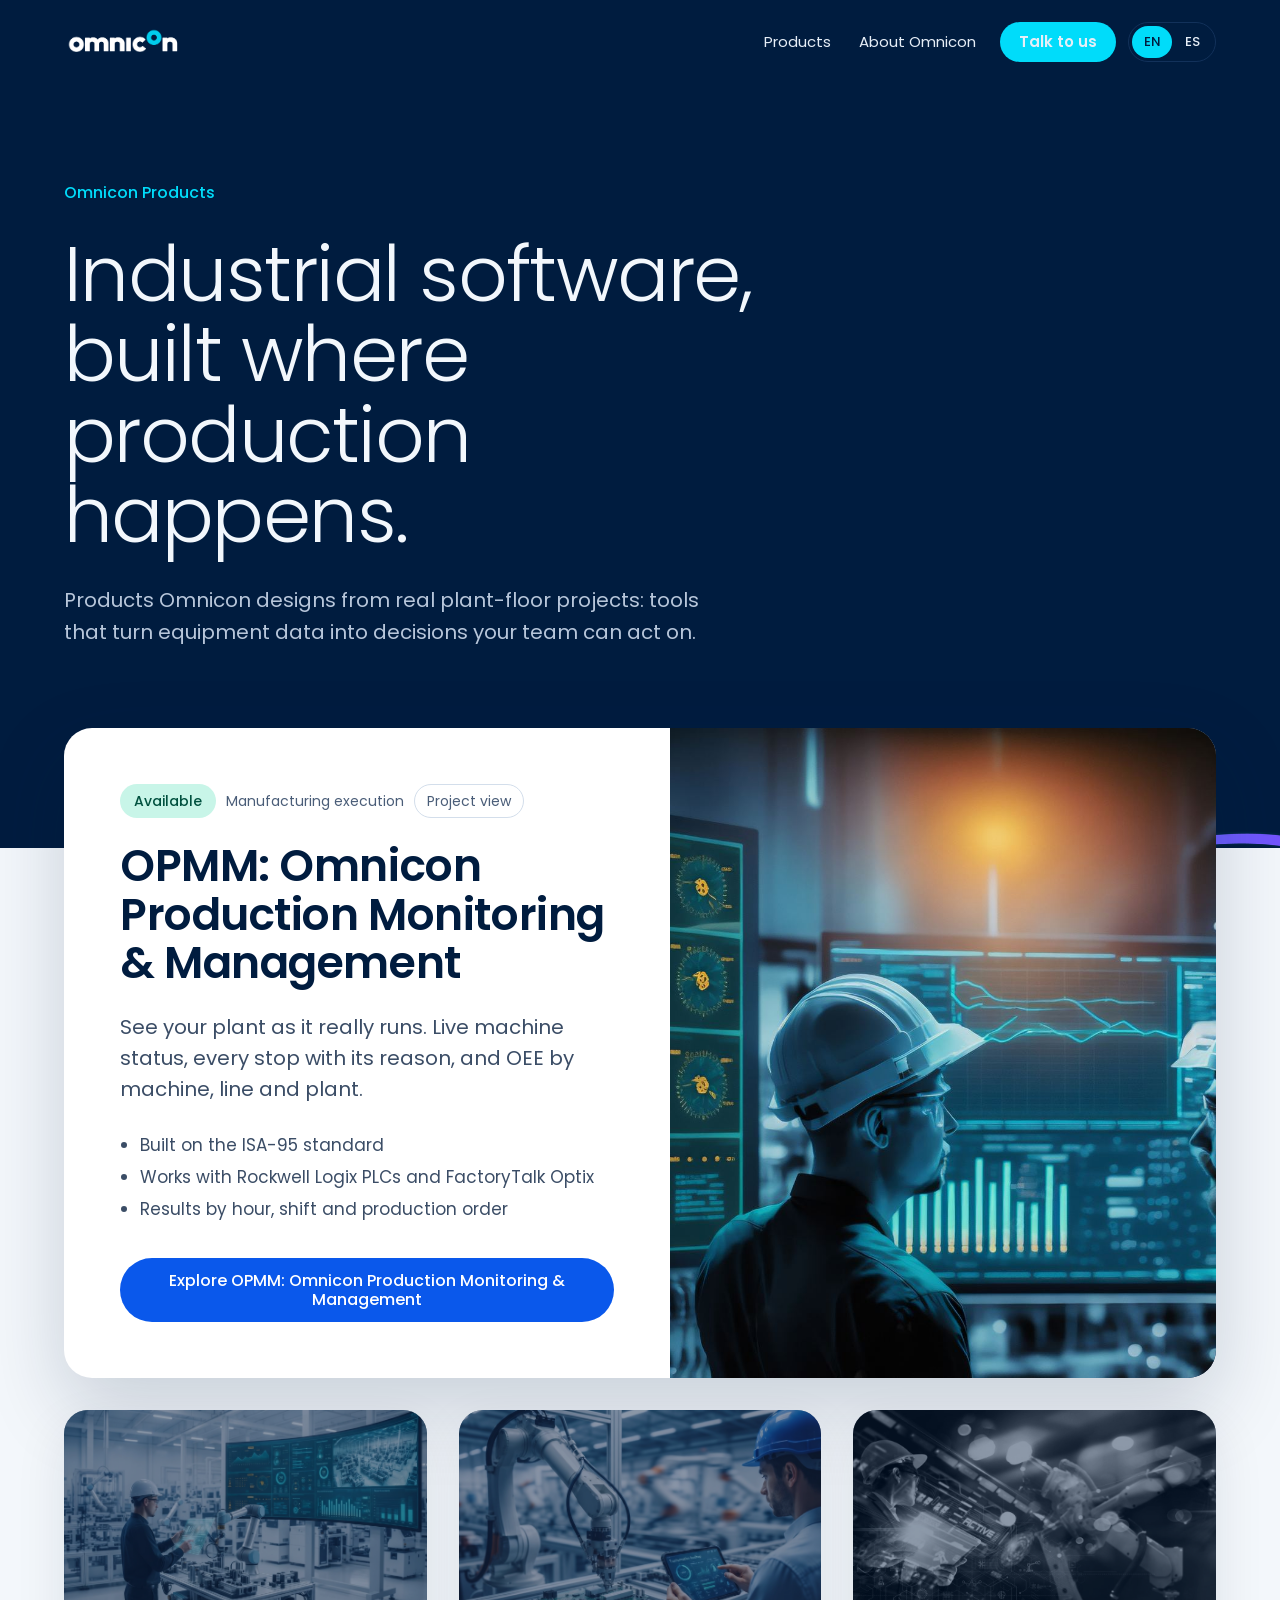
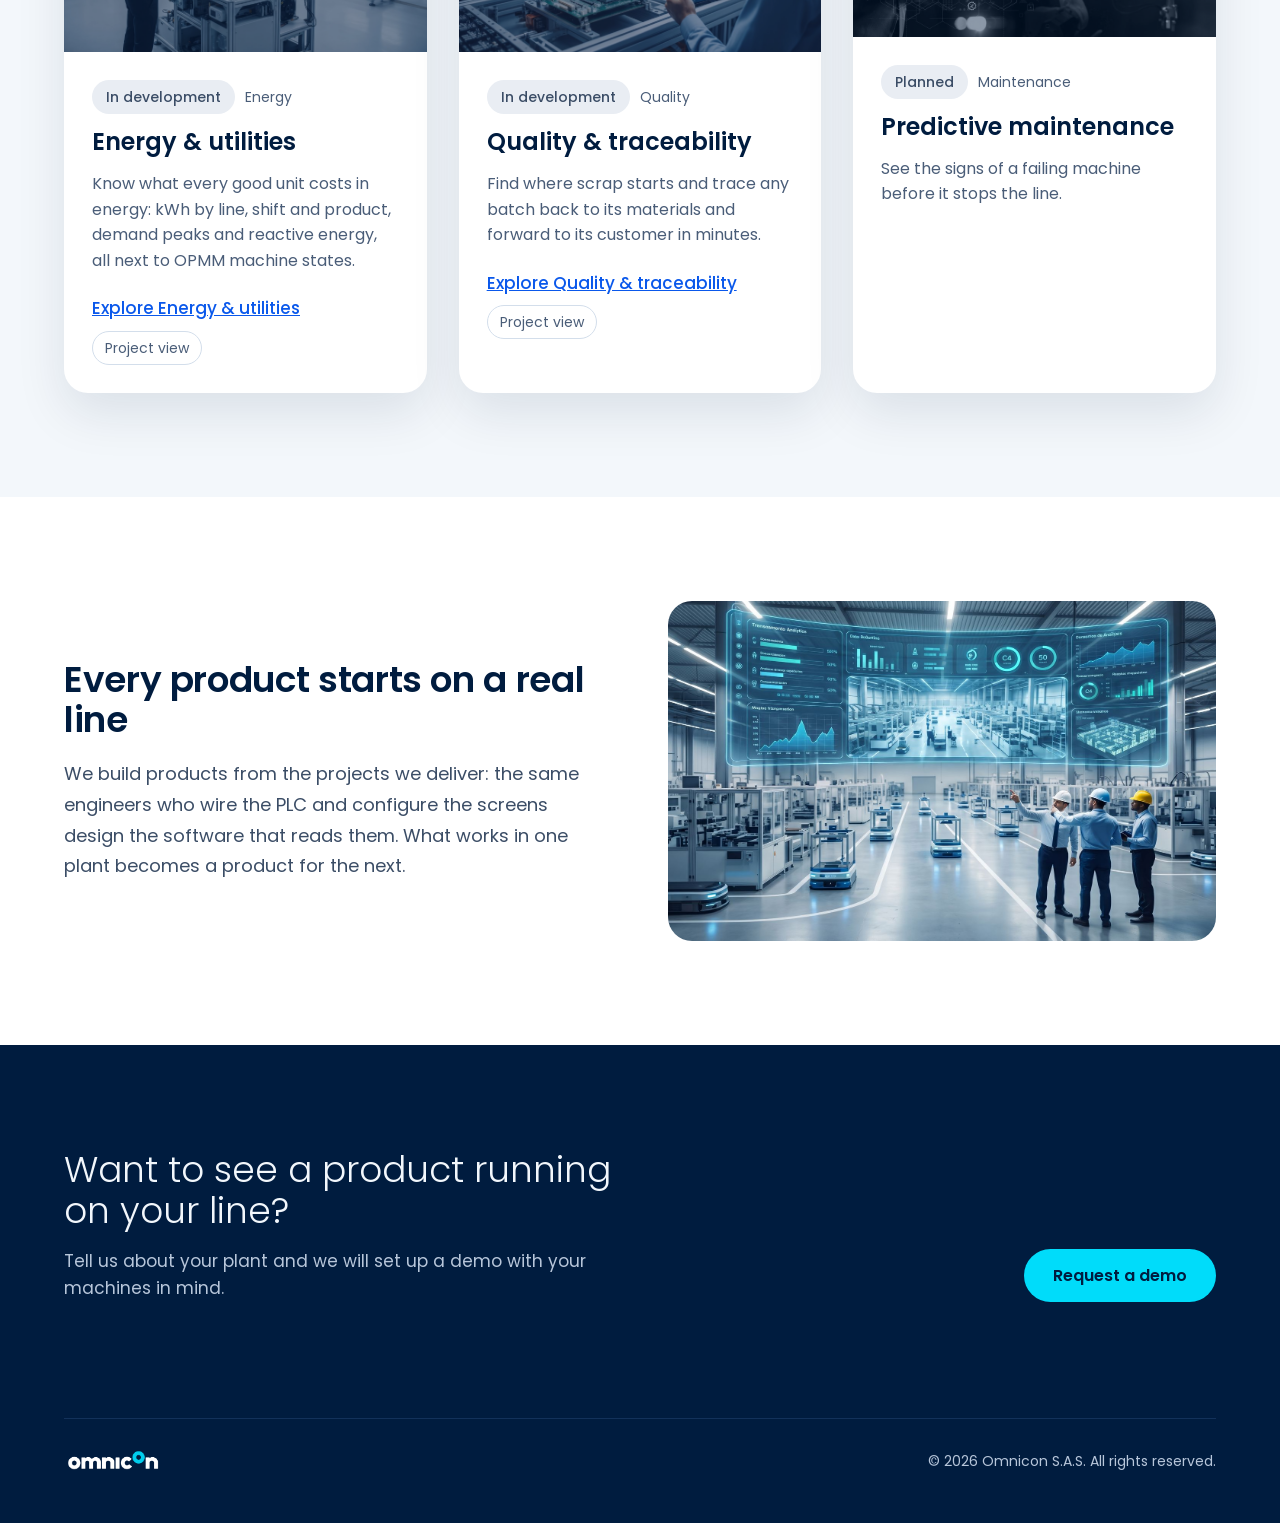
==== commit 2049ba55: "Quality in development; color photos for in-development modules Co-Authored-By: Claude Opus 5.5 <nor" ====
--- a/index.html
+++ b/index.html
@@ -1 +1 @@
-<!DOCTYPE html><html lang="en"><head><meta charset="utf-8"><meta name="viewport" content="width=device-width, initial-scale=1"><title>Omnicon Products</title><meta name="description" content="Products Omnicon designs from real plant-floor projects: tools that turn equipment data into decisions your team can act on."><style>@font-face{font-family:'Poppins';font-style:normal;font-weight:300;font-display:swap;src:url('./brand/fonts/poppins/Poppins-Light.woff2') format('woff2')}@font-face{font-family:'Poppins';font-style:normal;font-weight:400;font-display:swap;src:url('./brand/fonts/poppins/Poppins-Regular.woff2') format('woff2')}@font-face{font-family:'Poppins';font-style:normal;font-weight:500;font-display:swap;src:url('./brand/fonts/poppins/Poppins-Medium.woff2') format('woff2')}@font-face{font-family:'Poppins';font-style:normal;font-weight:600;font-display:swap;src:url('./brand/fonts/poppins/Poppins-SemiBold.woff2') format('woff2')}</style><link rel="stylesheet" href="./assets/text.SRJlfve0.css"><link rel="stylesheet" href="./assets/CtaBand.CBGF7iOj.css"><link rel="stylesheet" href="./assets/ProjectAccess.BnZX4wZ9.css"><link rel="stylesheet" href="./assets/HomePage.CCt5W6YL.css"></head><body><a class="skip-link" href="#main">Skip to content</a><header class="site-header on-dark" data-astro-cid-nen7h5rs><div class="container bar" data-astro-cid-nen7h5rs><a class="brand" href="./index.html" aria-label="Omnicon Products home" data-astro-cid-nen7h5rs><img src="./brand/logo/omnicon-white.png" alt="Omnicon" height="34" data-astro-cid-nen7h5rs></a><nav class="nav" aria-label="Main" data-astro-cid-nen7h5rs><a href="#products" data-astro-cid-nen7h5rs>Products</a><a href="#about" data-astro-cid-nen7h5rs>About Omnicon</a><a class="btn btn-signal cta" href="#contact" data-astro-cid-nen7h5rs>Talk to us</a><span class="lang" role="group" aria-label="Language" data-astro-cid-nen7h5rs><span aria-current="true" data-astro-cid-nen7h5rs>EN</span><a href="./es/index.html" hreflang="es" lang="es" data-astro-cid-nen7h5rs>ES</a></span></nav></div></header><main id="main" data-astro-cid-jgctki6q><section class="hero on-dark" style="--hero-art: url('../brand/graphics/signal-wave-4.png')" data-astro-cid-jgctki6q><div class="container" data-astro-cid-jgctki6q><p class="label" data-astro-cid-jgctki6q>Omnicon Products</p><h1 data-astro-cid-jgctki6q>Industrial software, built where production happens.</h1><p class="subtitle" data-astro-cid-jgctki6q>Products Omnicon designs from real plant-floor projects: tools that turn equipment data into decisions your team can act on.</p></div></section><section id="products" class="cards" data-astro-cid-jgctki6q><div class="container stack" data-astro-cid-jgctki6q><article class="card" data-astro-cid-jgctki6q><div class="info" data-astro-cid-jgctki6q><div class="tags" data-astro-cid-jgctki6q><span class="status" data-astro-cid-jgctki6q>Available</span><span class="category" data-astro-cid-jgctki6q>Manufacturing execution</span><a class="internal-tag" data-project-link href="./products/mes/project/index.html" data-astro-cid-jgctki6q>Project view</a></div><h2 data-astro-cid-jgctki6q>OPMM: Omnicon Production Monitoring &amp; Management</h2><p class="summary" data-astro-cid-jgctki6q>See your plant as it really runs. Live machine status, every stop with its reason, and OEE by machine, line and plant.</p><ul class="highlights" data-astro-cid-jgctki6q><li data-astro-cid-jgctki6q>Built on the ISA-95 standard</li><li data-astro-cid-jgctki6q>Works with Rockwell Logix PLCs and FactoryTalk Optix</li><li data-astro-cid-jgctki6q>Results by hour, shift and production order</li></ul><div class="actions" data-astro-cid-jgctki6q><a class="btn btn-action" href="./products/mes/index.html" data-astro-cid-jgctki6q>Explore OPMM: Omnicon Production Monitoring &amp; Management</a></div></div><div class="visual" data-astro-cid-jgctki6q><img src="./products/mes/smart-manufacturing.jpg" alt="Engineers in hard hats reviewing live production dashboards" width="1200" height="900" loading="lazy" data-astro-cid-jgctki6q></div></article><div class="tiles" data-astro-cid-jgctki6q><article class="tile" data-astro-cid-jgctki6q><div class="tile-visual" data-astro-cid-jgctki6q><img src="./products/energy/hero.jpg" alt="Engineer checking energy and production data on screens beside a collaborative robot" width="1200" height="750" loading="lazy" data-astro-cid-jgctki6q></div><div class="tile-info" data-astro-cid-jgctki6q><div class="tags" data-astro-cid-jgctki6q><span class="status pending" data-astro-cid-jgctki6q>In development</span><span class="category" data-astro-cid-jgctki6q>Energy</span></div><h3 data-astro-cid-jgctki6q>Energy &amp; utilities</h3><p data-astro-cid-jgctki6q>Know what every good unit costs in energy: kWh by line, shift and product, demand peaks and reactive energy, all next to OPMM machine states.</p><div class="tile-actions" data-astro-cid-jgctki6q><a class="tile-link" href="./products/energy/index.html" data-astro-cid-jgctki6q>Explore Energy &amp; utilities</a><a class="internal-tag" data-project-link href="./products/energy/project/index.html" data-astro-cid-jgctki6q>Project view</a></div></div></article><article class="tile" data-astro-cid-jgctki6q><div class="tile-visual" data-astro-cid-jgctki6q><img src="./site/predictive.jpg" alt="Engineer working beside robotic arms on an automated line" width="1200" height="750" loading="lazy" data-astro-cid-jgctki6q></div><div class="tile-info" data-astro-cid-jgctki6q><div class="tags" data-astro-cid-jgctki6q><span class="status pending" data-astro-cid-jgctki6q>Planned</span><span class="category" data-astro-cid-jgctki6q>Maintenance</span></div><h3 data-astro-cid-jgctki6q>Predictive maintenance</h3><p data-astro-cid-jgctki6q>See the signs of a failing machine before it stops the line.</p></div></article><article class="tile" data-astro-cid-jgctki6q><div class="tile-visual" data-astro-cid-jgctki6q><img src="./products/quality/hero.jpg" alt="Engineer inspecting a robotic assembly step on a tablet" width="1200" height="750" loading="lazy" data-astro-cid-jgctki6q></div><div class="tile-info" data-astro-cid-jgctki6q><div class="tags" data-astro-cid-jgctki6q><span class="status pending" data-astro-cid-jgctki6q>Planned</span><span class="category" data-astro-cid-jgctki6q>Quality</span></div><h3 data-astro-cid-jgctki6q>Quality &amp; traceability</h3><p data-astro-cid-jgctki6q>Find where scrap starts and trace any batch back to its materials and forward to its customer in minutes.</p><div class="tile-actions" data-astro-cid-jgctki6q><a class="tile-link" href="./products/quality/index.html" data-astro-cid-jgctki6q>Explore Quality &amp; traceability</a><a class="internal-tag" data-project-link href="./products/quality/project/index.html" data-astro-cid-jgctki6q>Project view</a></div></div></article></div></div></section><section id="about" class="about section" data-astro-cid-jgctki6q><div class="container split" data-astro-cid-jgctki6q><div class="copy" data-astro-cid-jgctki6q><h2 data-astro-cid-jgctki6q>Every product starts on a real line</h2><p data-astro-cid-jgctki6q>We build products from the projects we deliver: the same engineers who wire the PLC and configure the screens design the software that reads them. What works in one plant becomes a product for the next.</p></div><img class="photo" src="./site/plant-floor.jpg" alt="Omnicon engineers on a plant floor in front of a live production dashboard" width="1200" height="680" loading="lazy" data-astro-cid-jgctki6q></div></section><section id="contact" class="section cta on-dark" data-astro-cid-hwvj6ntz><div class="container" data-astro-cid-hwvj6ntz><div class="copy" data-astro-cid-hwvj6ntz><h2 data-astro-cid-hwvj6ntz>Want to see a product running on your line?</h2><p data-astro-cid-hwvj6ntz>Tell us about your plant and we will set up a demo with your machines in mind.</p></div><a class="btn btn-signal" href="mailto:diego.paz@omnicon.co" data-astro-cid-hwvj6ntz>Request a demo</a></div></section></main><footer class="site-footer on-dark" data-astro-cid-jo6i4kqk><div class="container" data-astro-cid-jo6i4kqk><div class="row" data-astro-cid-jo6i4kqk><a href="./index.html" aria-label="Omnicon Products home" data-astro-cid-jo6i4kqk><img src="./brand/logo/omnicon-white.png" alt="Omnicon" height="28" data-astro-cid-jo6i4kqk></a><p class="legal" data-astro-cid-jo6i4kqk>© 2026 Omnicon S.A.S. All rights reserved.</p></div></div></footer></body></html>+<!DOCTYPE html><html lang="en"><head><meta charset="utf-8"><meta name="viewport" content="width=device-width, initial-scale=1"><title>Omnicon Products</title><meta name="description" content="Products Omnicon designs from real plant-floor projects: tools that turn equipment data into decisions your team can act on."><style>@font-face{font-family:'Poppins';font-style:normal;font-weight:300;font-display:swap;src:url('./brand/fonts/poppins/Poppins-Light.woff2') format('woff2')}@font-face{font-family:'Poppins';font-style:normal;font-weight:400;font-display:swap;src:url('./brand/fonts/poppins/Poppins-Regular.woff2') format('woff2')}@font-face{font-family:'Poppins';font-style:normal;font-weight:500;font-display:swap;src:url('./brand/fonts/poppins/Poppins-Medium.woff2') format('woff2')}@font-face{font-family:'Poppins';font-style:normal;font-weight:600;font-display:swap;src:url('./brand/fonts/poppins/Poppins-SemiBold.woff2') format('woff2')}</style><link rel="stylesheet" href="./assets/text.SRJlfve0.css"><link rel="stylesheet" href="./assets/CtaBand.CBGF7iOj.css"><link rel="stylesheet" href="./assets/ProjectAccess.BnZX4wZ9.css"><link rel="stylesheet" href="./assets/HomePage.Cwewu4ti.css"></head><body><a class="skip-link" href="#main">Skip to content</a><header class="site-header on-dark" data-astro-cid-nen7h5rs><div class="container bar" data-astro-cid-nen7h5rs><a class="brand" href="./index.html" aria-label="Omnicon Products home" data-astro-cid-nen7h5rs><img src="./brand/logo/omnicon-white.png" alt="Omnicon" height="34" data-astro-cid-nen7h5rs></a><nav class="nav" aria-label="Main" data-astro-cid-nen7h5rs><a href="#products" data-astro-cid-nen7h5rs>Products</a><a href="#about" data-astro-cid-nen7h5rs>About Omnicon</a><a class="btn btn-signal cta" href="#contact" data-astro-cid-nen7h5rs>Talk to us</a><span class="lang" role="group" aria-label="Language" data-astro-cid-nen7h5rs><span aria-current="true" data-astro-cid-nen7h5rs>EN</span><a href="./es/index.html" hreflang="es" lang="es" data-astro-cid-nen7h5rs>ES</a></span></nav></div></header><main id="main" data-astro-cid-jgctki6q><section class="hero on-dark" style="--hero-art: url('../brand/graphics/signal-wave-4.png')" data-astro-cid-jgctki6q><div class="container" data-astro-cid-jgctki6q><p class="label" data-astro-cid-jgctki6q>Omnicon Products</p><h1 data-astro-cid-jgctki6q>Industrial software, built where production happens.</h1><p class="subtitle" data-astro-cid-jgctki6q>Products Omnicon designs from real plant-floor projects: tools that turn equipment data into decisions your team can act on.</p></div></section><section id="products" class="cards" data-astro-cid-jgctki6q><div class="container stack" data-astro-cid-jgctki6q><article class="card" data-astro-cid-jgctki6q><div class="info" data-astro-cid-jgctki6q><div class="tags" data-astro-cid-jgctki6q><span class="status" data-astro-cid-jgctki6q>Available</span><span class="category" data-astro-cid-jgctki6q>Manufacturing execution</span><a class="internal-tag" data-project-link href="./products/mes/project/index.html" data-astro-cid-jgctki6q>Project view</a></div><h2 data-astro-cid-jgctki6q>OPMM: Omnicon Production Monitoring &amp; Management</h2><p class="summary" data-astro-cid-jgctki6q>See your plant as it really runs. Live machine status, every stop with its reason, and OEE by machine, line and plant.</p><ul class="highlights" data-astro-cid-jgctki6q><li data-astro-cid-jgctki6q>Built on the ISA-95 standard</li><li data-astro-cid-jgctki6q>Works with Rockwell Logix PLCs and FactoryTalk Optix</li><li data-astro-cid-jgctki6q>Results by hour, shift and production order</li></ul><div class="actions" data-astro-cid-jgctki6q><a class="btn btn-action" href="./products/mes/index.html" data-astro-cid-jgctki6q>Explore OPMM: Omnicon Production Monitoring &amp; Management</a></div></div><div class="visual" data-astro-cid-jgctki6q><img src="./products/mes/smart-manufacturing.jpg" alt="Engineers in hard hats reviewing live production dashboards" width="1200" height="900" loading="lazy" data-astro-cid-jgctki6q></div></article><div class="tiles" data-astro-cid-jgctki6q><article class="tile" data-astro-cid-jgctki6q><div class="tile-visual" data-astro-cid-jgctki6q><img src="./products/energy/hero.jpg" alt="Engineer checking energy and production data on screens beside a collaborative robot" width="1200" height="750" loading="lazy" data-astro-cid-jgctki6q></div><div class="tile-info" data-astro-cid-jgctki6q><div class="tags" data-astro-cid-jgctki6q><span class="status pending" data-astro-cid-jgctki6q>In development</span><span class="category" data-astro-cid-jgctki6q>Energy</span></div><h3 data-astro-cid-jgctki6q>Energy &amp; utilities</h3><p data-astro-cid-jgctki6q>Know what every good unit costs in energy: kWh by line, shift and product, demand peaks and reactive energy, all next to OPMM machine states.</p><div class="tile-actions" data-astro-cid-jgctki6q><a class="tile-link" href="./products/energy/index.html" data-astro-cid-jgctki6q>Explore Energy &amp; utilities</a><a class="internal-tag" data-project-link href="./products/energy/project/index.html" data-astro-cid-jgctki6q>Project view</a></div></div></article><article class="tile" data-astro-cid-jgctki6q><div class="tile-visual" data-astro-cid-jgctki6q><img src="./products/quality/hero.jpg" alt="Engineer inspecting a robotic assembly step on a tablet" width="1200" height="750" loading="lazy" data-astro-cid-jgctki6q></div><div class="tile-info" data-astro-cid-jgctki6q><div class="tags" data-astro-cid-jgctki6q><span class="status pending" data-astro-cid-jgctki6q>In development</span><span class="category" data-astro-cid-jgctki6q>Quality</span></div><h3 data-astro-cid-jgctki6q>Quality &amp; traceability</h3><p data-astro-cid-jgctki6q>Find where scrap starts and trace any batch back to its materials and forward to its customer in minutes.</p><div class="tile-actions" data-astro-cid-jgctki6q><a class="tile-link" href="./products/quality/index.html" data-astro-cid-jgctki6q>Explore Quality &amp; traceability</a><a class="internal-tag" data-project-link href="./products/quality/project/index.html" data-astro-cid-jgctki6q>Project view</a></div></div></article><article class="tile planned" data-astro-cid-jgctki6q><div class="tile-visual" data-astro-cid-jgctki6q><img src="./site/predictive.jpg" alt="Engineer working beside robotic arms on an automated line" width="1200" height="750" loading="lazy" data-astro-cid-jgctki6q></div><div class="tile-info" data-astro-cid-jgctki6q><div class="tags" data-astro-cid-jgctki6q><span class="status pending" data-astro-cid-jgctki6q>Planned</span><span class="category" data-astro-cid-jgctki6q>Maintenance</span></div><h3 data-astro-cid-jgctki6q>Predictive maintenance</h3><p data-astro-cid-jgctki6q>See the signs of a failing machine before it stops the line.</p></div></article></div></div></section><section id="about" class="about section" data-astro-cid-jgctki6q><div class="container split" data-astro-cid-jgctki6q><div class="copy" data-astro-cid-jgctki6q><h2 data-astro-cid-jgctki6q>Every product starts on a real line</h2><p data-astro-cid-jgctki6q>We build products from the projects we deliver: the same engineers who wire the PLC and configure the screens design the software that reads them. What works in one plant becomes a product for the next.</p></div><img class="photo" src="./site/plant-floor.jpg" alt="Omnicon engineers on a plant floor in front of a live production dashboard" width="1200" height="680" loading="lazy" data-astro-cid-jgctki6q></div></section><section id="contact" class="section cta on-dark" data-astro-cid-hwvj6ntz><div class="container" data-astro-cid-hwvj6ntz><div class="copy" data-astro-cid-hwvj6ntz><h2 data-astro-cid-hwvj6ntz>Want to see a product running on your line?</h2><p data-astro-cid-hwvj6ntz>Tell us about your plant and we will set up a demo with your machines in mind.</p></div><a class="btn btn-signal" href="mailto:diego.paz@omnicon.co" data-astro-cid-hwvj6ntz>Request a demo</a></div></section></main><footer class="site-footer on-dark" data-astro-cid-jo6i4kqk><div class="container" data-astro-cid-jo6i4kqk><div class="row" data-astro-cid-jo6i4kqk><a href="./index.html" aria-label="Omnicon Products home" data-astro-cid-jo6i4kqk><img src="./brand/logo/omnicon-white.png" alt="Omnicon" height="28" data-astro-cid-jo6i4kqk></a><p class="legal" data-astro-cid-jo6i4kqk>© 2026 Omnicon S.A.S. All rights reserved.</p></div></div></footer></body></html>
--- a/assets/HomePage.Cwewu4ti.css
+++ b/assets/HomePage.Cwewu4ti.css
@@ -0,0 +1 @@
+.tile-actions[data-astro-cid-jgctki6q]{flex-wrap:wrap;align-items:center;gap:8px 16px;margin-top:8px;display:flex}.tile-link[data-astro-cid-jgctki6q]{color:var(--action,var(--indigo));font-weight:500}.hero[data-astro-cid-jgctki6q]{background:var(--night) var(--hero-art,none) right -120px bottom -60px / 980px auto no-repeat;padding:96px 0 200px}.label[data-astro-cid-jgctki6q]{color:var(--signal);font-size:16px;font-weight:500}h1[data-astro-cid-jgctki6q]{letter-spacing:-.02em;max-width:15ch;color:var(--on-dark);margin-top:28px;font-size:clamp(40px,6vw,80px);font-weight:300;line-height:1.05}.subtitle[data-astro-cid-jgctki6q]{color:var(--on-dark-muted);max-width:56ch;margin-top:28px;font-size:20px;line-height:1.6}.cards[data-astro-cid-jgctki6q]{padding:0 0 var(--section-y)}.stack[data-astro-cid-jgctki6q]{flex-direction:column;gap:32px;margin-top:-120px;display:flex}.card[data-astro-cid-jgctki6q]{background:var(--white);border-radius:28px;flex-wrap:wrap;display:flex;overflow:hidden;box-shadow:0 30px 80px #001c3f2e}.info[data-astro-cid-jgctki6q]{flex-direction:column;flex:480px;gap:24px;min-width:0;padding:56px;display:flex}.status[data-astro-cid-jgctki6q]{border-radius:var(--radius-pill);background:var(--ok-bg);color:var(--ok-fg);padding:6px 14px;font-size:14px;font-weight:500}.category[data-astro-cid-jgctki6q]{color:var(--muted);font-size:14px}h2[data-astro-cid-jgctki6q]{letter-spacing:-.01em;color:var(--ink);font-size:44px;font-weight:600;line-height:1.1}.summary[data-astro-cid-jgctki6q]{max-width:44ch;color:var(--body);font-size:20px;line-height:1.55}.highlights[data-astro-cid-jgctki6q]{padding-left:20px;font-size:17px;line-height:1.9}.actions[data-astro-cid-jgctki6q]{flex-wrap:wrap;gap:12px;margin-top:8px;display:flex}.visual[data-astro-cid-jgctki6q]{background:var(--night);flex:420px;min-height:360px;position:relative}.visual[data-astro-cid-jgctki6q] img[data-astro-cid-jgctki6q]{object-fit:cover;width:100%;height:100%;position:absolute;inset:0}.tiles[data-astro-cid-jgctki6q]{grid-template-columns:repeat(auto-fit,minmax(280px,1fr));gap:32px;display:grid}.internal-tag[data-astro-cid-jgctki6q]{border:1px solid var(--line);border-radius:var(--radius-pill);color:var(--muted);padding:5px 12px;font-size:14px;text-decoration:none}.internal-tag[data-astro-cid-jgctki6q]:hover{color:var(--ink);border-color:var(--muted)}.tile[data-astro-cid-jgctki6q]{background:var(--white);border-radius:24px;flex-direction:column;display:flex;overflow:hidden;box-shadow:0 20px 50px #001c3f1a}.tile-visual[data-astro-cid-jgctki6q]{aspect-ratio:16/10;background:var(--night);position:relative}.tile-visual[data-astro-cid-jgctki6q] img[data-astro-cid-jgctki6q]{object-fit:cover;opacity:.55;width:100%;height:100%}.tile-info[data-astro-cid-jgctki6q]{flex-direction:column;gap:14px;padding:28px;display:flex}.tags[data-astro-cid-jgctki6q]{flex-wrap:wrap;align-items:center;gap:10px;display:flex}.tile[data-astro-cid-jgctki6q].planned .tile-visual[data-astro-cid-jgctki6q] img[data-astro-cid-jgctki6q]{filter:grayscale()}.status[data-astro-cid-jgctki6q].pending{background:var(--status-idle-bg);color:var(--status-idle-fg)}.tile[data-astro-cid-jgctki6q] h3[data-astro-cid-jgctki6q]{color:var(--ink);font-size:24px;font-weight:600;line-height:1.2}.tile[data-astro-cid-jgctki6q] p[data-astro-cid-jgctki6q]{color:var(--muted);font-size:16px;line-height:1.6}.about[data-astro-cid-jgctki6q]{background:var(--white)}.split[data-astro-cid-jgctki6q]{flex-wrap:wrap;align-items:center;gap:56px;display:flex}.copy[data-astro-cid-jgctki6q]{flex-direction:column;flex:420px;gap:20px;min-width:0;display:flex}.about[data-astro-cid-jgctki6q] h2[data-astro-cid-jgctki6q]{letter-spacing:-.01em;color:var(--ink);font-size:36px}.about[data-astro-cid-jgctki6q] p[data-astro-cid-jgctki6q]{max-width:52ch;color:var(--body);font-size:18px;line-height:1.7}.photo[data-astro-cid-jgctki6q]{object-fit:cover;border-radius:var(--radius-card);flex:420px;width:100%;min-width:0;height:340px}@media (width<=760px){.hero[data-astro-cid-jgctki6q]{background-size:600px;padding:72px 0 150px}.stack[data-astro-cid-jgctki6q]{margin-top:-72px}.info[data-astro-cid-jgctki6q]{padding:28px}h2[data-astro-cid-jgctki6q]{font-size:32px}}
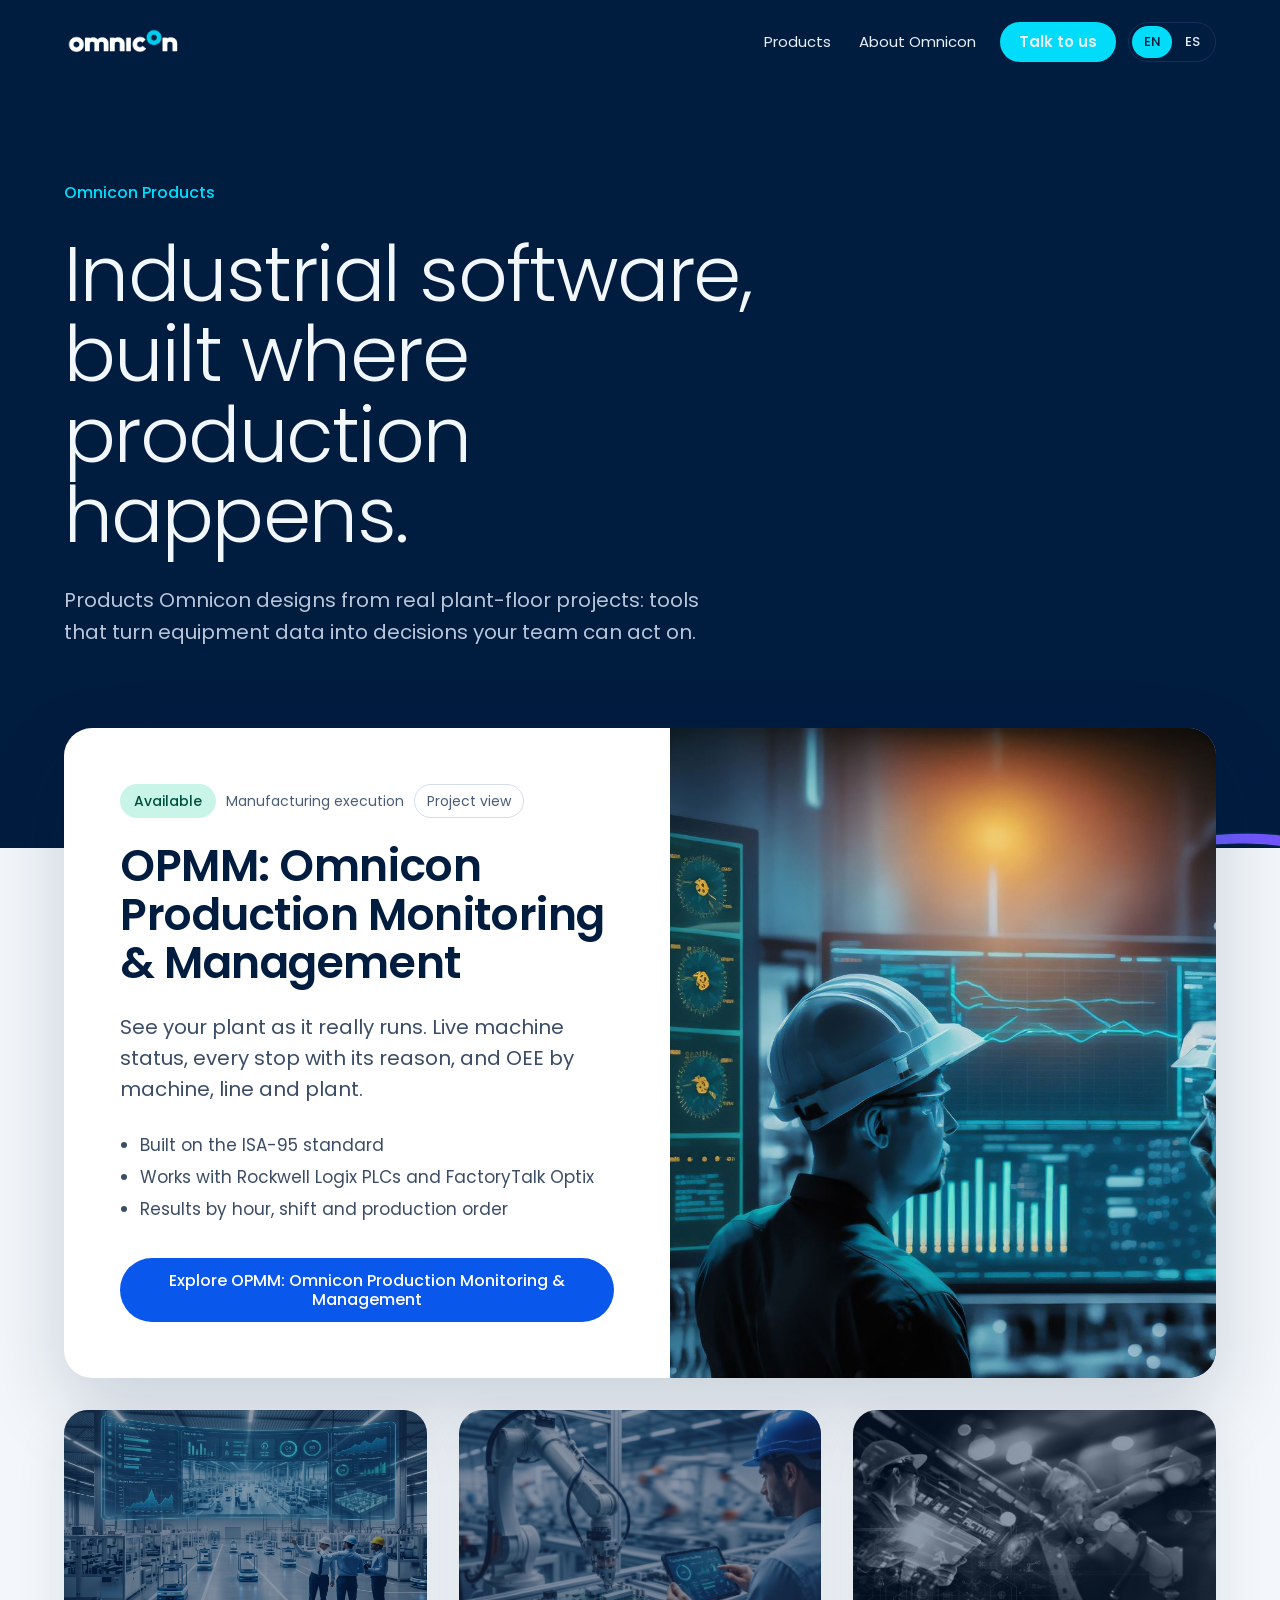
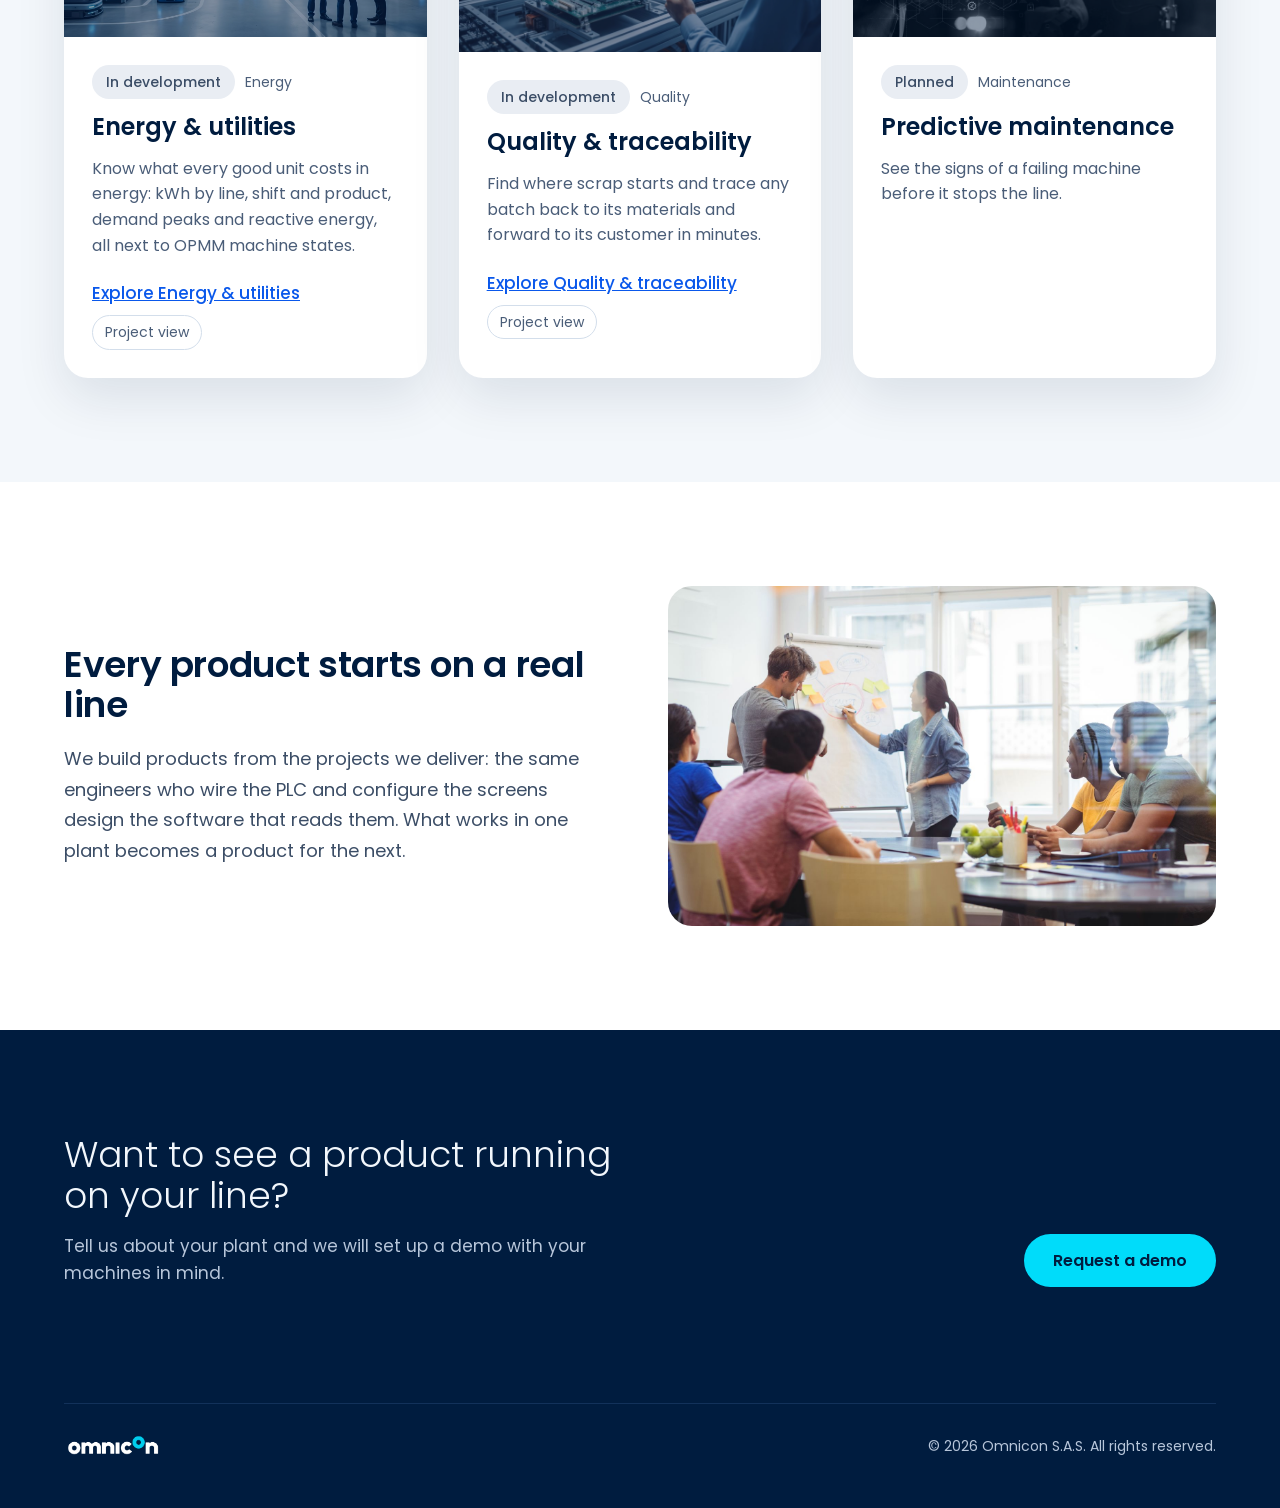
==== commit 5bbe77bd: "Use a distinct photo for Energy & utilities Co-Authored-By: Claude Opus 5.5 <noreply@anthropic.com> " ====
--- a/index.html
+++ b/index.html
@@ -1 +1 @@
-<!DOCTYPE html><html lang="en"><head><meta charset="utf-8"><meta name="viewport" content="width=device-width, initial-scale=1"><title>Omnicon Products</title><meta name="description" content="Products Omnicon designs from real plant-floor projects: tools that turn equipment data into decisions your team can act on."><style>@font-face{font-family:'Poppins';font-style:normal;font-weight:300;font-display:swap;src:url('./brand/fonts/poppins/Poppins-Light.woff2') format('woff2')}@font-face{font-family:'Poppins';font-style:normal;font-weight:400;font-display:swap;src:url('./brand/fonts/poppins/Poppins-Regular.woff2') format('woff2')}@font-face{font-family:'Poppins';font-style:normal;font-weight:500;font-display:swap;src:url('./brand/fonts/poppins/Poppins-Medium.woff2') format('woff2')}@font-face{font-family:'Poppins';font-style:normal;font-weight:600;font-display:swap;src:url('./brand/fonts/poppins/Poppins-SemiBold.woff2') format('woff2')}</style><link rel="stylesheet" href="./assets/text.SRJlfve0.css"><link rel="stylesheet" href="./assets/CtaBand.CBGF7iOj.css"><link rel="stylesheet" href="./assets/ProjectAccess.BnZX4wZ9.css"><link rel="stylesheet" href="./assets/HomePage.Cwewu4ti.css"></head><body><a class="skip-link" href="#main">Skip to content</a><header class="site-header on-dark" data-astro-cid-nen7h5rs><div class="container bar" data-astro-cid-nen7h5rs><a class="brand" href="./index.html" aria-label="Omnicon Products home" data-astro-cid-nen7h5rs><img src="./brand/logo/omnicon-white.png" alt="Omnicon" height="34" data-astro-cid-nen7h5rs></a><nav class="nav" aria-label="Main" data-astro-cid-nen7h5rs><a href="#products" data-astro-cid-nen7h5rs>Products</a><a href="#about" data-astro-cid-nen7h5rs>About Omnicon</a><a class="btn btn-signal cta" href="#contact" data-astro-cid-nen7h5rs>Talk to us</a><span class="lang" role="group" aria-label="Language" data-astro-cid-nen7h5rs><span aria-current="true" data-astro-cid-nen7h5rs>EN</span><a href="./es/index.html" hreflang="es" lang="es" data-astro-cid-nen7h5rs>ES</a></span></nav></div></header><main id="main" data-astro-cid-jgctki6q><section class="hero on-dark" style="--hero-art: url('../brand/graphics/signal-wave-4.png')" data-astro-cid-jgctki6q><div class="container" data-astro-cid-jgctki6q><p class="label" data-astro-cid-jgctki6q>Omnicon Products</p><h1 data-astro-cid-jgctki6q>Industrial software, built where production happens.</h1><p class="subtitle" data-astro-cid-jgctki6q>Products Omnicon designs from real plant-floor projects: tools that turn equipment data into decisions your team can act on.</p></div></section><section id="products" class="cards" data-astro-cid-jgctki6q><div class="container stack" data-astro-cid-jgctki6q><article class="card" data-astro-cid-jgctki6q><div class="info" data-astro-cid-jgctki6q><div class="tags" data-astro-cid-jgctki6q><span class="status" data-astro-cid-jgctki6q>Available</span><span class="category" data-astro-cid-jgctki6q>Manufacturing execution</span><a class="internal-tag" data-project-link href="./products/mes/project/index.html" data-astro-cid-jgctki6q>Project view</a></div><h2 data-astro-cid-jgctki6q>OPMM: Omnicon Production Monitoring &amp; Management</h2><p class="summary" data-astro-cid-jgctki6q>See your plant as it really runs. Live machine status, every stop with its reason, and OEE by machine, line and plant.</p><ul class="highlights" data-astro-cid-jgctki6q><li data-astro-cid-jgctki6q>Built on the ISA-95 standard</li><li data-astro-cid-jgctki6q>Works with Rockwell Logix PLCs and FactoryTalk Optix</li><li data-astro-cid-jgctki6q>Results by hour, shift and production order</li></ul><div class="actions" data-astro-cid-jgctki6q><a class="btn btn-action" href="./products/mes/index.html" data-astro-cid-jgctki6q>Explore OPMM: Omnicon Production Monitoring &amp; Management</a></div></div><div class="visual" data-astro-cid-jgctki6q><img src="./products/mes/smart-manufacturing.jpg" alt="Engineers in hard hats reviewing live production dashboards" width="1200" height="900" loading="lazy" data-astro-cid-jgctki6q></div></article><div class="tiles" data-astro-cid-jgctki6q><article class="tile" data-astro-cid-jgctki6q><div class="tile-visual" data-astro-cid-jgctki6q><img src="./products/energy/hero.jpg" alt="Engineer checking energy and production data on screens beside a collaborative robot" width="1200" height="750" loading="lazy" data-astro-cid-jgctki6q></div><div class="tile-info" data-astro-cid-jgctki6q><div class="tags" data-astro-cid-jgctki6q><span class="status pending" data-astro-cid-jgctki6q>In development</span><span class="category" data-astro-cid-jgctki6q>Energy</span></div><h3 data-astro-cid-jgctki6q>Energy &amp; utilities</h3><p data-astro-cid-jgctki6q>Know what every good unit costs in energy: kWh by line, shift and product, demand peaks and reactive energy, all next to OPMM machine states.</p><div class="tile-actions" data-astro-cid-jgctki6q><a class="tile-link" href="./products/energy/index.html" data-astro-cid-jgctki6q>Explore Energy &amp; utilities</a><a class="internal-tag" data-project-link href="./products/energy/project/index.html" data-astro-cid-jgctki6q>Project view</a></div></div></article><article class="tile" data-astro-cid-jgctki6q><div class="tile-visual" data-astro-cid-jgctki6q><img src="./products/quality/hero.jpg" alt="Engineer inspecting a robotic assembly step on a tablet" width="1200" height="750" loading="lazy" data-astro-cid-jgctki6q></div><div class="tile-info" data-astro-cid-jgctki6q><div class="tags" data-astro-cid-jgctki6q><span class="status pending" data-astro-cid-jgctki6q>In development</span><span class="category" data-astro-cid-jgctki6q>Quality</span></div><h3 data-astro-cid-jgctki6q>Quality &amp; traceability</h3><p data-astro-cid-jgctki6q>Find where scrap starts and trace any batch back to its materials and forward to its customer in minutes.</p><div class="tile-actions" data-astro-cid-jgctki6q><a class="tile-link" href="./products/quality/index.html" data-astro-cid-jgctki6q>Explore Quality &amp; traceability</a><a class="internal-tag" data-project-link href="./products/quality/project/index.html" data-astro-cid-jgctki6q>Project view</a></div></div></article><article class="tile planned" data-astro-cid-jgctki6q><div class="tile-visual" data-astro-cid-jgctki6q><img src="./site/predictive.jpg" alt="Engineer working beside robotic arms on an automated line" width="1200" height="750" loading="lazy" data-astro-cid-jgctki6q></div><div class="tile-info" data-astro-cid-jgctki6q><div class="tags" data-astro-cid-jgctki6q><span class="status pending" data-astro-cid-jgctki6q>Planned</span><span class="category" data-astro-cid-jgctki6q>Maintenance</span></div><h3 data-astro-cid-jgctki6q>Predictive maintenance</h3><p data-astro-cid-jgctki6q>See the signs of a failing machine before it stops the line.</p></div></article></div></div></section><section id="about" class="about section" data-astro-cid-jgctki6q><div class="container split" data-astro-cid-jgctki6q><div class="copy" data-astro-cid-jgctki6q><h2 data-astro-cid-jgctki6q>Every product starts on a real line</h2><p data-astro-cid-jgctki6q>We build products from the projects we deliver: the same engineers who wire the PLC and configure the screens design the software that reads them. What works in one plant becomes a product for the next.</p></div><img class="photo" src="./site/plant-floor.jpg" alt="Omnicon engineers on a plant floor in front of a live production dashboard" width="1200" height="680" loading="lazy" data-astro-cid-jgctki6q></div></section><section id="contact" class="section cta on-dark" data-astro-cid-hwvj6ntz><div class="container" data-astro-cid-hwvj6ntz><div class="copy" data-astro-cid-hwvj6ntz><h2 data-astro-cid-hwvj6ntz>Want to see a product running on your line?</h2><p data-astro-cid-hwvj6ntz>Tell us about your plant and we will set up a demo with your machines in mind.</p></div><a class="btn btn-signal" href="mailto:diego.paz@omnicon.co" data-astro-cid-hwvj6ntz>Request a demo</a></div></section></main><footer class="site-footer on-dark" data-astro-cid-jo6i4kqk><div class="container" data-astro-cid-jo6i4kqk><div class="row" data-astro-cid-jo6i4kqk><a href="./index.html" aria-label="Omnicon Products home" data-astro-cid-jo6i4kqk><img src="./brand/logo/omnicon-white.png" alt="Omnicon" height="28" data-astro-cid-jo6i4kqk></a><p class="legal" data-astro-cid-jo6i4kqk>© 2026 Omnicon S.A.S. All rights reserved.</p></div></div></footer></body></html>+<!DOCTYPE html><html lang="en"><head><meta charset="utf-8"><meta name="viewport" content="width=device-width, initial-scale=1"><title>Omnicon Products</title><meta name="description" content="Products Omnicon designs from real plant-floor projects: tools that turn equipment data into decisions your team can act on."><style>@font-face{font-family:'Poppins';font-style:normal;font-weight:300;font-display:swap;src:url('./brand/fonts/poppins/Poppins-Light.woff2') format('woff2')}@font-face{font-family:'Poppins';font-style:normal;font-weight:400;font-display:swap;src:url('./brand/fonts/poppins/Poppins-Regular.woff2') format('woff2')}@font-face{font-family:'Poppins';font-style:normal;font-weight:500;font-display:swap;src:url('./brand/fonts/poppins/Poppins-Medium.woff2') format('woff2')}@font-face{font-family:'Poppins';font-style:normal;font-weight:600;font-display:swap;src:url('./brand/fonts/poppins/Poppins-SemiBold.woff2') format('woff2')}</style><link rel="stylesheet" href="./assets/text.SRJlfve0.css"><link rel="stylesheet" href="./assets/CtaBand.CBGF7iOj.css"><link rel="stylesheet" href="./assets/ProjectAccess.BnZX4wZ9.css"><link rel="stylesheet" href="./assets/HomePage.Cwewu4ti.css"></head><body><a class="skip-link" href="#main">Skip to content</a><header class="site-header on-dark" data-astro-cid-nen7h5rs><div class="container bar" data-astro-cid-nen7h5rs><a class="brand" href="./index.html" aria-label="Omnicon Products home" data-astro-cid-nen7h5rs><img src="./brand/logo/omnicon-white.png" alt="Omnicon" height="34" data-astro-cid-nen7h5rs></a><nav class="nav" aria-label="Main" data-astro-cid-nen7h5rs><a href="#products" data-astro-cid-nen7h5rs>Products</a><a href="#about" data-astro-cid-nen7h5rs>About Omnicon</a><a class="btn btn-signal cta" href="#contact" data-astro-cid-nen7h5rs>Talk to us</a><span class="lang" role="group" aria-label="Language" data-astro-cid-nen7h5rs><span aria-current="true" data-astro-cid-nen7h5rs>EN</span><a href="./es/index.html" hreflang="es" lang="es" data-astro-cid-nen7h5rs>ES</a></span></nav></div></header><main id="main" data-astro-cid-jgctki6q><section class="hero on-dark" style="--hero-art: url('../brand/graphics/signal-wave-4.png')" data-astro-cid-jgctki6q><div class="container" data-astro-cid-jgctki6q><p class="label" data-astro-cid-jgctki6q>Omnicon Products</p><h1 data-astro-cid-jgctki6q>Industrial software, built where production happens.</h1><p class="subtitle" data-astro-cid-jgctki6q>Products Omnicon designs from real plant-floor projects: tools that turn equipment data into decisions your team can act on.</p></div></section><section id="products" class="cards" data-astro-cid-jgctki6q><div class="container stack" data-astro-cid-jgctki6q><article class="card" data-astro-cid-jgctki6q><div class="info" data-astro-cid-jgctki6q><div class="tags" data-astro-cid-jgctki6q><span class="status" data-astro-cid-jgctki6q>Available</span><span class="category" data-astro-cid-jgctki6q>Manufacturing execution</span><a class="internal-tag" data-project-link href="./products/mes/project/index.html" data-astro-cid-jgctki6q>Project view</a></div><h2 data-astro-cid-jgctki6q>OPMM: Omnicon Production Monitoring &amp; Management</h2><p class="summary" data-astro-cid-jgctki6q>See your plant as it really runs. Live machine status, every stop with its reason, and OEE by machine, line and plant.</p><ul class="highlights" data-astro-cid-jgctki6q><li data-astro-cid-jgctki6q>Built on the ISA-95 standard</li><li data-astro-cid-jgctki6q>Works with Rockwell Logix PLCs and FactoryTalk Optix</li><li data-astro-cid-jgctki6q>Results by hour, shift and production order</li></ul><div class="actions" data-astro-cid-jgctki6q><a class="btn btn-action" href="./products/mes/index.html" data-astro-cid-jgctki6q>Explore OPMM: Omnicon Production Monitoring &amp; Management</a></div></div><div class="visual" data-astro-cid-jgctki6q><img src="./products/mes/smart-manufacturing.jpg" alt="Engineers in hard hats reviewing live production dashboards" width="1200" height="900" loading="lazy" data-astro-cid-jgctki6q></div></article><div class="tiles" data-astro-cid-jgctki6q><article class="tile" data-astro-cid-jgctki6q><div class="tile-visual" data-astro-cid-jgctki6q><img src="./products/energy/plant.jpg" alt="Engineers on a bright plant floor in front of a large live production and energy dashboard" width="1200" height="750" loading="lazy" data-astro-cid-jgctki6q></div><div class="tile-info" data-astro-cid-jgctki6q><div class="tags" data-astro-cid-jgctki6q><span class="status pending" data-astro-cid-jgctki6q>In development</span><span class="category" data-astro-cid-jgctki6q>Energy</span></div><h3 data-astro-cid-jgctki6q>Energy &amp; utilities</h3><p data-astro-cid-jgctki6q>Know what every good unit costs in energy: kWh by line, shift and product, demand peaks and reactive energy, all next to OPMM machine states.</p><div class="tile-actions" data-astro-cid-jgctki6q><a class="tile-link" href="./products/energy/index.html" data-astro-cid-jgctki6q>Explore Energy &amp; utilities</a><a class="internal-tag" data-project-link href="./products/energy/project/index.html" data-astro-cid-jgctki6q>Project view</a></div></div></article><article class="tile" data-astro-cid-jgctki6q><div class="tile-visual" data-astro-cid-jgctki6q><img src="./products/quality/hero.jpg" alt="Engineer inspecting a robotic assembly step on a tablet" width="1200" height="750" loading="lazy" data-astro-cid-jgctki6q></div><div class="tile-info" data-astro-cid-jgctki6q><div class="tags" data-astro-cid-jgctki6q><span class="status pending" data-astro-cid-jgctki6q>In development</span><span class="category" data-astro-cid-jgctki6q>Quality</span></div><h3 data-astro-cid-jgctki6q>Quality &amp; traceability</h3><p data-astro-cid-jgctki6q>Find where scrap starts and trace any batch back to its materials and forward to its customer in minutes.</p><div class="tile-actions" data-astro-cid-jgctki6q><a class="tile-link" href="./products/quality/index.html" data-astro-cid-jgctki6q>Explore Quality &amp; traceability</a><a class="internal-tag" data-project-link href="./products/quality/project/index.html" data-astro-cid-jgctki6q>Project view</a></div></div></article><article class="tile planned" data-astro-cid-jgctki6q><div class="tile-visual" data-astro-cid-jgctki6q><img src="./site/predictive.jpg" alt="Engineer working beside robotic arms on an automated line" width="1200" height="750" loading="lazy" data-astro-cid-jgctki6q></div><div class="tile-info" data-astro-cid-jgctki6q><div class="tags" data-astro-cid-jgctki6q><span class="status pending" data-astro-cid-jgctki6q>Planned</span><span class="category" data-astro-cid-jgctki6q>Maintenance</span></div><h3 data-astro-cid-jgctki6q>Predictive maintenance</h3><p data-astro-cid-jgctki6q>See the signs of a failing machine before it stops the line.</p></div></article></div></div></section><section id="about" class="about section" data-astro-cid-jgctki6q><div class="container split" data-astro-cid-jgctki6q><div class="copy" data-astro-cid-jgctki6q><h2 data-astro-cid-jgctki6q>Every product starts on a real line</h2><p data-astro-cid-jgctki6q>We build products from the projects we deliver: the same engineers who wire the PLC and configure the screens design the software that reads them. What works in one plant becomes a product for the next.</p></div><img class="photo" src="./site/team.jpg" alt="An Omnicon team planning a project around a whiteboard" width="1200" height="680" loading="lazy" data-astro-cid-jgctki6q></div></section><section id="contact" class="section cta on-dark" data-astro-cid-hwvj6ntz><div class="container" data-astro-cid-hwvj6ntz><div class="copy" data-astro-cid-hwvj6ntz><h2 data-astro-cid-hwvj6ntz>Want to see a product running on your line?</h2><p data-astro-cid-hwvj6ntz>Tell us about your plant and we will set up a demo with your machines in mind.</p></div><a class="btn btn-signal" href="mailto:diego.paz@omnicon.co" data-astro-cid-hwvj6ntz>Request a demo</a></div></section></main><footer class="site-footer on-dark" data-astro-cid-jo6i4kqk><div class="container" data-astro-cid-jo6i4kqk><div class="row" data-astro-cid-jo6i4kqk><a href="./index.html" aria-label="Omnicon Products home" data-astro-cid-jo6i4kqk><img src="./brand/logo/omnicon-white.png" alt="Omnicon" height="28" data-astro-cid-jo6i4kqk></a><p class="legal" data-astro-cid-jo6i4kqk>© 2026 Omnicon S.A.S. All rights reserved.</p></div></div></footer></body></html>
